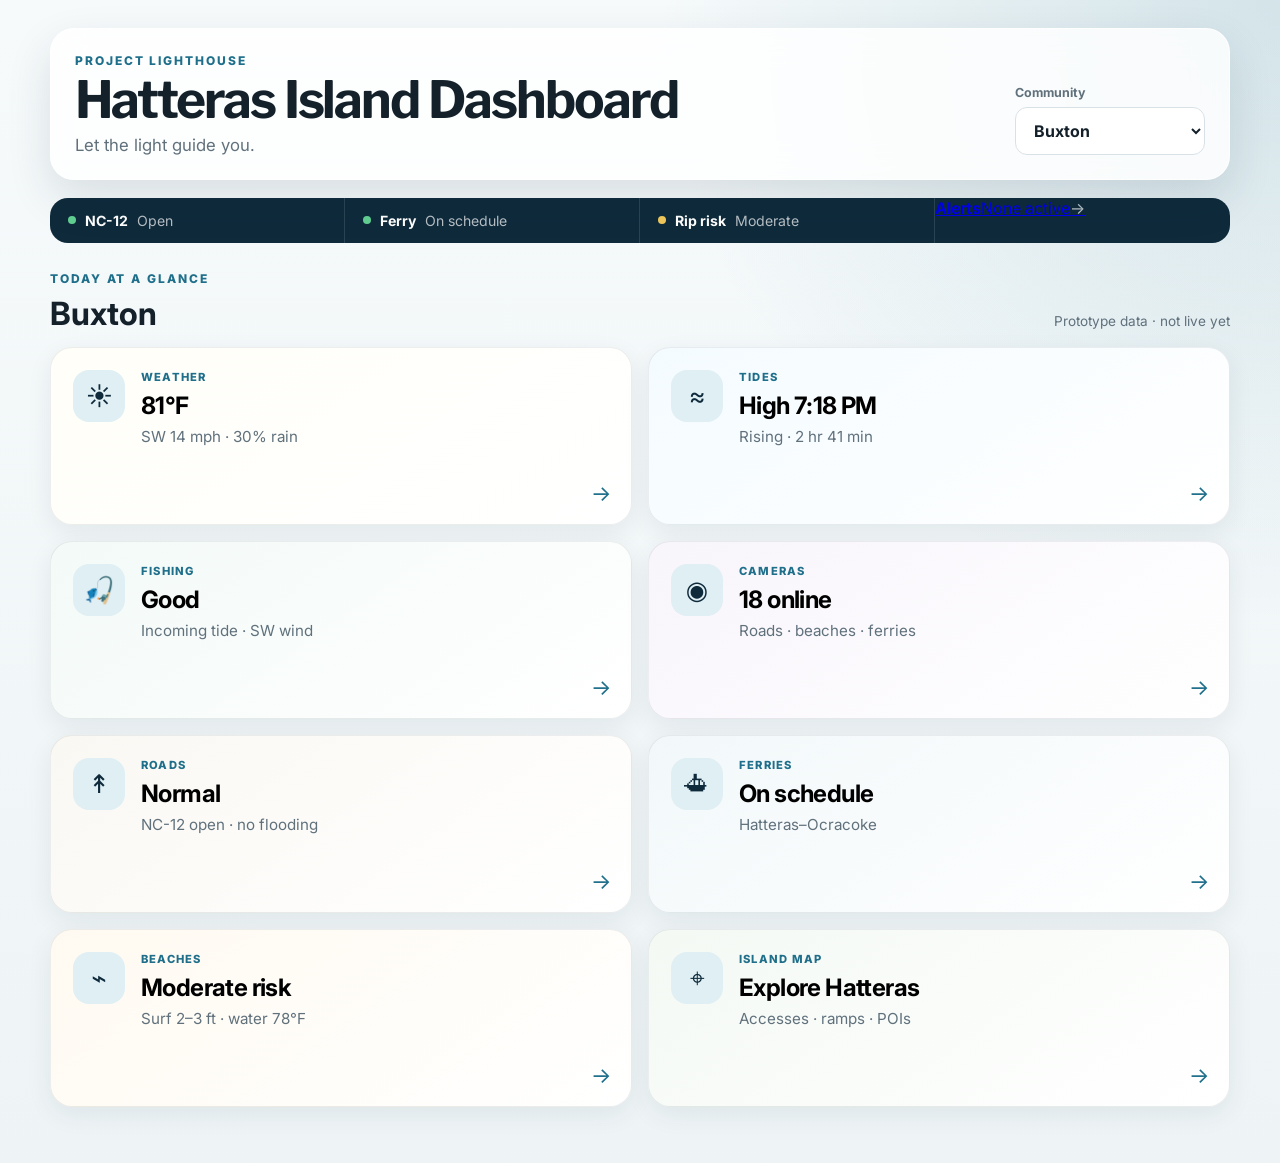
==== website/index.html @ 26ab9efa "Make dashboard alerts status clickable" ====
<!DOCTYPE html>
<html lang="en">
<head>
  <meta charset="UTF-8" />
  <meta name="viewport" content="width=device-width, initial-scale=1.0" />
  <meta name="description" content="Project Lighthouse: a dashboard for Hatteras Island." />
  <title>Project Lighthouse</title>
  <link rel="preconnect" href="https://fonts.googleapis.com">
  <link rel="preconnect" href="https://fonts.gstatic.com" crossorigin>
  <link href="https://fonts.googleapis.com/css2?family=Inter:wght@400;500;600;700;800&family=Libre+Franklin:wght@700;800&display=swap" rel="stylesheet">
  <link rel="stylesheet" href="styles.css" />
</head>
<body>
  <div class="site-shell">
    <header class="topbar">
      <div>
        <p class="eyebrow">PROJECT LIGHTHOUSE</p>
        <h1>Hatteras Island Dashboard</h1>
        <p class="tagline">Let the light guide you.</p>
      </div>

      <div class="location-control">
        <label for="communitySelect">Community</label>
        <select id="communitySelect">
          <option>Rodanthe</option>
          <option>Waves</option>
          <option>Salvo</option>
          <option>Avon</option>
          <option selected>Buxton</option>
          <option>Frisco</option>
          <option>Hatteras</option>
        </select>
      </div>
    </header>

    <section class="status-strip" aria-label="Island status summary">
      <div><span class="status-dot good"></span><strong>NC-12</strong><span>Open</span></div>
      <div><span class="status-dot good"></span><strong>Ferry</strong><span>On schedule</span></div>
      <div><span class="status-dot caution"></span><strong>Rip risk</strong><span>Moderate</span></div>
      <a class="status-link" href="alerts.html" aria-label="Open active alerts details">
        <span class="status-dot good"></span><strong>Alerts</strong><span>None active</span><span class="status-chevron">→</span>
      </a>
    </section>

    <main>
      <section class="dashboard-heading">
        <div>
          <p class="eyebrow">TODAY AT A GLANCE</p>
          <h2 id="dashboardTitle">Buxton</h2>
        </div>
        <p class="updated">Prototype data · not live yet</p>
      </section>

      <section class="module-grid" id="moduleGrid">
        <button class="module weather" data-module="weather">
          <div class="module-icon">☀</div>
          <div class="module-copy">
            <span class="module-label">Weather</span>
            <strong>81°F</strong>
            <span>SW 14 mph · 30% rain</span>
          </div>
          <span class="module-arrow">→</span>
        </button>

        <button class="module tides" data-module="tides">
          <div class="module-icon">≈</div>
          <div class="module-copy">
            <span class="module-label">Tides</span>
            <strong>High 7:18 PM</strong>
            <span>Rising · 2 hr 41 min</span>
          </div>
          <span class="module-arrow">→</span>
        </button>

        <button class="module fishing" data-module="fishing">
          <div class="module-icon">🎣</div>
          <div class="module-copy">
            <span class="module-label">Fishing</span>
            <strong>Good</strong>
            <span>Incoming tide · SW wind</span>
          </div>
          <span class="module-arrow">→</span>
        </button>

        <button class="module cameras" data-module="cameras">
          <div class="module-icon">◉</div>
          <div class="module-copy">
            <span class="module-label">Cameras</span>
            <strong>18 online</strong>
            <span>Roads · beaches · ferries</span>
          </div>
          <span class="module-arrow">→</span>
        </button>

        <button class="module roads" data-module="roads">
          <div class="module-icon">↟</div>
          <div class="module-copy">
            <span class="module-label">Roads</span>
            <strong>Normal</strong>
            <span>NC-12 open · no flooding</span>
          </div>
          <span class="module-arrow">→</span>
        </button>

        <button class="module ferry" data-module="ferry">
          <div class="module-icon">⛴</div>
          <div class="module-copy">
            <span class="module-label">Ferries</span>
            <strong>On schedule</strong>
            <span>Hatteras–Ocracoke</span>
          </div>
          <span class="module-arrow">→</span>
        </button>

        <button class="module beaches" data-module="beaches">
          <div class="module-icon">⌁</div>
          <div class="module-copy">
            <span class="module-label">Beaches</span>
            <strong>Moderate risk</strong>
            <span>Surf 2–3 ft · water 78°F</span>
          </div>
          <span class="module-arrow">→</span>
        </button>

        <button class="module map" data-module="map">
          <div class="module-icon">⌖</div>
          <div class="module-copy">
            <span class="module-label">Island Map</span>
            <strong>Explore Hatteras</strong>
            <span>Accesses · ramps · POIs</span>
          </div>
          <span class="module-arrow">→</span>
        </button>
      </section>
    </main>
  </div>

  <dialog id="detailDialog">
    <div class="dialog-header">
      <div>
        <p class="eyebrow">MODULE DETAIL</p>
        <h2 id="detailTitle">Weather</h2>
      </div>
      <button id="closeDialog" class="close-button" aria-label="Close">×</button>
    </div>
    <div id="detailBody" class="detail-body"></div>
  </dialog>

  <script src="app.js"></script>
</body>
</html>
---- website/styles.css ----
:root {
  --navy: #0e2a3b;
  --blue: #1f6f8b;
  --sky: #dfeff4;
  --sand: #eee7d8;
  --paper: #f8fafb;
  --ink: #14212a;
  --muted: #60717c;
  --line: #d8e1e6;
  --shadow: 0 18px 45px rgba(14, 42, 59, 0.12);
}

* { box-sizing: border-box; }

body {
  margin: 0;
  font-family: Inter, system-ui, sans-serif;
  background:
    radial-gradient(circle at top right, rgba(31,111,139,.16), transparent 36%),
    linear-gradient(180deg, #f6fafb 0%, #eef4f6 100%);
  color: var(--ink);
  min-height: 100vh;
}

button, select { font: inherit; }

.site-shell {
  width: min(1180px, calc(100% - 32px));
  margin: 0 auto;
  padding: 28px 0 56px;
}

.topbar {
  display: flex;
  justify-content: space-between;
  gap: 24px;
  align-items: end;
  padding: 24px;
  background: rgba(255,255,255,.82);
  backdrop-filter: blur(16px);
  border: 1px solid rgba(255,255,255,.7);
  border-radius: 24px;
  box-shadow: var(--shadow);
}

.eyebrow {
  margin: 0 0 8px;
  font-size: .75rem;
  letter-spacing: .16em;
  color: var(--blue);
  font-weight: 800;
}

h1, h2, p { margin-top: 0; }

h1 {
  font-family: "Libre Franklin", Inter, sans-serif;
  font-size: clamp(2rem, 4vw, 3.8rem);
  line-height: .95;
  margin-bottom: 10px;
  letter-spacing: -.04em;
}

.tagline {
  margin-bottom: 0;
  color: var(--muted);
  font-size: 1.05rem;
}

.location-control {
  min-width: 190px;
}

.location-control label {
  display: block;
  font-size: .78rem;
  font-weight: 700;
  color: var(--muted);
  margin-bottom: 7px;
}

.location-control select {
  width: 100%;
  border: 1px solid var(--line);
  background: white;
  padding: 12px 14px;
  border-radius: 12px;
  color: var(--ink);
  font-weight: 700;
}

.status-strip {
  margin: 18px 0 28px;
  display: grid;
  grid-template-columns: repeat(4, 1fr);
  background: var(--navy);
  color: white;
  border-radius: 18px;
  overflow: hidden;
}

.status-strip > div {
  display: flex;
  align-items: center;
  gap: 9px;
  padding: 14px 18px;
  border-right: 1px solid rgba(255,255,255,.12);
  font-size: .88rem;
}

.status-strip > div:last-child { border-right: 0; }
.status-strip span:last-child { color: rgba(255,255,255,.7); }

.status-dot {
  width: 8px;
  height: 8px;
  border-radius: 999px;
  flex: 0 0 auto;
}
.status-dot.good { background: #62d092; }
.status-dot.caution { background: #f0c85b; }

.dashboard-heading {
  display: flex;
  align-items: end;
  justify-content: space-between;
  margin-bottom: 14px;
}

.dashboard-heading h2 {
  margin-bottom: 0;
  font-size: 2rem;
}

.updated {
  color: var(--muted);
  font-size: .85rem;
  margin-bottom: 4px;
}

.module-grid {
  display: grid;
  grid-template-columns: repeat(2, minmax(0, 1fr));
  gap: 16px;
}

.module {
  position: relative;
  min-height: 178px;
  border: 1px solid rgba(14,42,59,.08);
  border-radius: 22px;
  background: rgba(255,255,255,.92);
  padding: 22px;
  text-align: left;
  display: flex;
  align-items: flex-start;
  gap: 16px;
  cursor: pointer;
  box-shadow: 0 8px 26px rgba(14,42,59,.07);
  transition: transform .18s ease, box-shadow .18s ease, border-color .18s ease;
}

.module:hover {
  transform: translateY(-3px);
  box-shadow: 0 16px 34px rgba(14,42,59,.12);
  border-color: rgba(31,111,139,.35);
}

.module:focus-visible {
  outline: 3px solid rgba(31,111,139,.28);
  outline-offset: 3px;
}

.module-icon {
  width: 52px;
  height: 52px;
  border-radius: 16px;
  display: grid;
  place-items: center;
  font-size: 1.6rem;
  background: var(--sky);
  color: var(--navy);
  flex: 0 0 auto;
}

.module-copy {
  display: flex;
  flex-direction: column;
  gap: 7px;
}

.module-label {
  text-transform: uppercase;
  letter-spacing: .11em;
  font-size: .7rem;
  font-weight: 800;
  color: var(--blue);
}

.module-copy strong {
  font-size: 1.5rem;
  letter-spacing: -.025em;
}

.module-copy span:last-child {
  color: var(--muted);
  font-size: .95rem;
}

.module-arrow {
  position: absolute;
  right: 20px;
  bottom: 18px;
  color: var(--blue);
  font-size: 1.35rem;
}

.weather { background: linear-gradient(145deg, #fffef8, #ffffff); }
.tides { background: linear-gradient(145deg, #f4fbff, #ffffff); }
.fishing { background: linear-gradient(145deg, #f3faf7, #ffffff); }
.cameras { background: linear-gradient(145deg, #f8f5fb, #ffffff); }
.roads { background: linear-gradient(145deg, #faf8f3, #ffffff); }
.ferry { background: linear-gradient(145deg, #f2f8fa, #ffffff); }
.beaches { background: linear-gradient(145deg, #fffaf1, #ffffff); }
.map { background: linear-gradient(145deg, #f4f9f4, #ffffff); }

dialog {
  width: min(760px, calc(100% - 28px));
  border: 0;
  border-radius: 24px;
  padding: 0;
  box-shadow: 0 30px 90px rgba(14,42,59,.35);
}

dialog::backdrop {
  background: rgba(7, 24, 34, .58);
  backdrop-filter: blur(6px);
}

.dialog-header {
  display: flex;
  align-items: flex-start;
  justify-content: space-between;
  padding: 24px 24px 16px;
  border-bottom: 1px solid var(--line);
}

.dialog-header h2 { margin-bottom: 0; }

.close-button {
  border: 0;
  background: #eef4f6;
  color: var(--navy);
  width: 42px;
  height: 42px;
  border-radius: 999px;
  font-size: 1.8rem;
  cursor: pointer;
}

.detail-body { padding: 24px; }

.detail-grid {
  display: grid;
  grid-template-columns: repeat(2, minmax(0, 1fr));
  gap: 12px;
}

.detail-card {
  border: 1px solid var(--line);
  border-radius: 16px;
  padding: 16px;
  background: var(--paper);
}

.detail-card strong {
  display: block;
  margin-bottom: 5px;
}

.detail-card span {
  color: var(--muted);
  font-size: .9rem;
}

.prototype-note {
  margin-top: 18px;
  padding: 14px 16px;
  border-radius: 14px;
  background: var(--sand);
  color: #5d5547;
  font-size: .9rem;
}

@media (max-width: 760px) {
  .site-shell { width: min(100% - 20px, 680px); padding-top: 10px; }
  .topbar { align-items: stretch; flex-direction: column; border-radius: 18px; padding: 20px; }
  .location-control { min-width: 0; }
  .status-strip { grid-template-columns: repeat(2, 1fr); }
  .status-strip > div:nth-child(2) { border-right: 0; }
  .status-strip > div:nth-child(-n+2) { border-bottom: 1px solid rgba(255,255,255,.12); }
  .dashboard-heading { align-items: flex-start; flex-direction: column; gap: 8px; }
  .module-grid { grid-template-columns: 1fr; }
  .module { min-height: 150px; }
  .detail-grid { grid-template-columns: 1fr; }
}
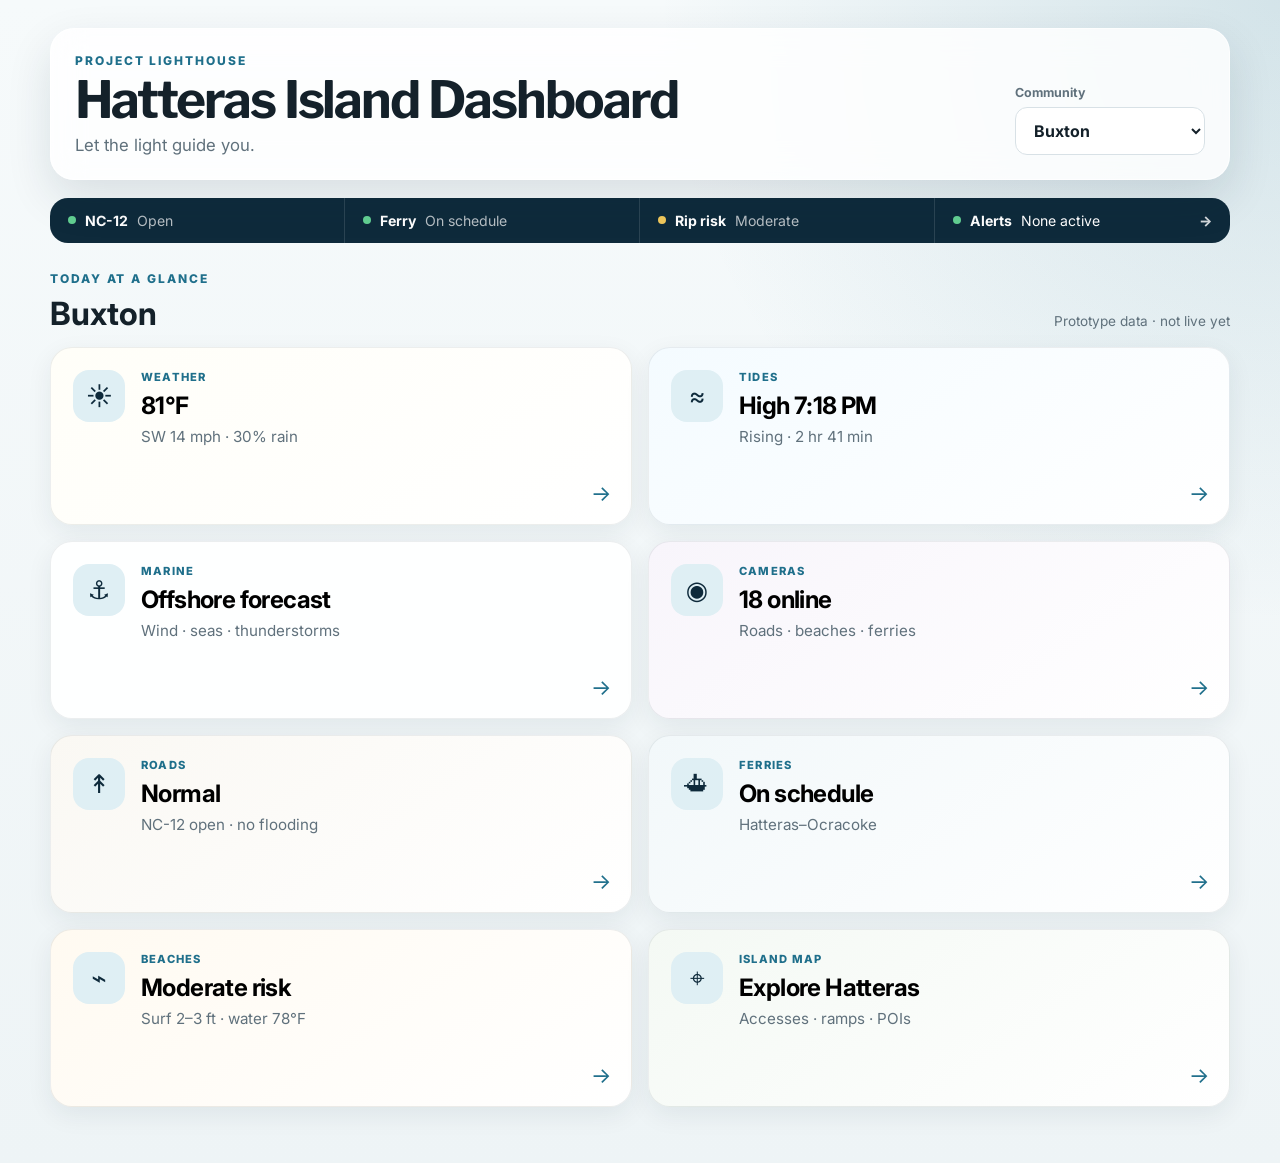
==== commit 19e8ea33: "Replace fishing dashboard card with offshore marine forecast" ====
--- a/website/index.html
+++ b/website/index.html
@@ -72,12 +72,12 @@
           <span class="module-arrow">→</span>
         </button>
 
-        <button class="module fishing" data-module="fishing">
-          <div class="module-icon">🎣</div>
+        <button class="module marine" data-module="marine">
+          <div class="module-icon">⚓</div>
           <div class="module-copy">
-            <span class="module-label">Fishing</span>
-            <strong>Good</strong>
-            <span>Incoming tide · SW wind</span>
+            <span class="module-label">Marine</span>
+            <strong>Offshore forecast</strong>
+            <span>Wind · seas · thunderstorms</span>
           </div>
           <span class="module-arrow">→</span>
         </button>
--- a/website/styles.css
+++ b/website/styles.css
@@ -100,7 +100,8 @@
   overflow: hidden;
 }
 
-.status-strip > div {
+.status-strip > div,
+.status-strip > a {
   display: flex;
   align-items: center;
   gap: 9px;
@@ -109,8 +110,26 @@
   font-size: .88rem;
 }
 
-.status-strip > div:last-child { border-right: 0; }
+.status-strip > div:last-child,
+.status-strip > a:last-child { border-right: 0; }
 .status-strip span:last-child { color: rgba(255,255,255,.7); }
+
+.status-link {
+  color: white;
+  text-decoration: none;
+  transition: background .18s ease;
+}
+
+.status-link:hover { background: rgba(255,255,255,.08); }
+.status-link:focus-visible {
+  outline: 3px solid rgba(255,255,255,.35);
+  outline-offset: -3px;
+}
+.status-chevron {
+  margin-left: auto;
+  color: rgba(255,255,255,.82) !important;
+  font-weight: 800;
+}
 
 .status-dot {
   width: 8px;
@@ -298,8 +317,10 @@
   .topbar { align-items: stretch; flex-direction: column; border-radius: 18px; padding: 20px; }
   .location-control { min-width: 0; }
   .status-strip { grid-template-columns: repeat(2, 1fr); }
-  .status-strip > div:nth-child(2) { border-right: 0; }
-  .status-strip > div:nth-child(-n+2) { border-bottom: 1px solid rgba(255,255,255,.12); }
+  .status-strip > div:nth-child(2),
+  .status-strip > a:nth-child(2) { border-right: 0; }
+  .status-strip > div:nth-child(-n+2),
+  .status-strip > a:nth-child(-n+2) { border-bottom: 1px solid rgba(255,255,255,.12); }
   .dashboard-heading { align-items: flex-start; flex-direction: column; gap: 8px; }
   .module-grid { grid-template-columns: 1fr; }
   .module { min-height: 150px; }
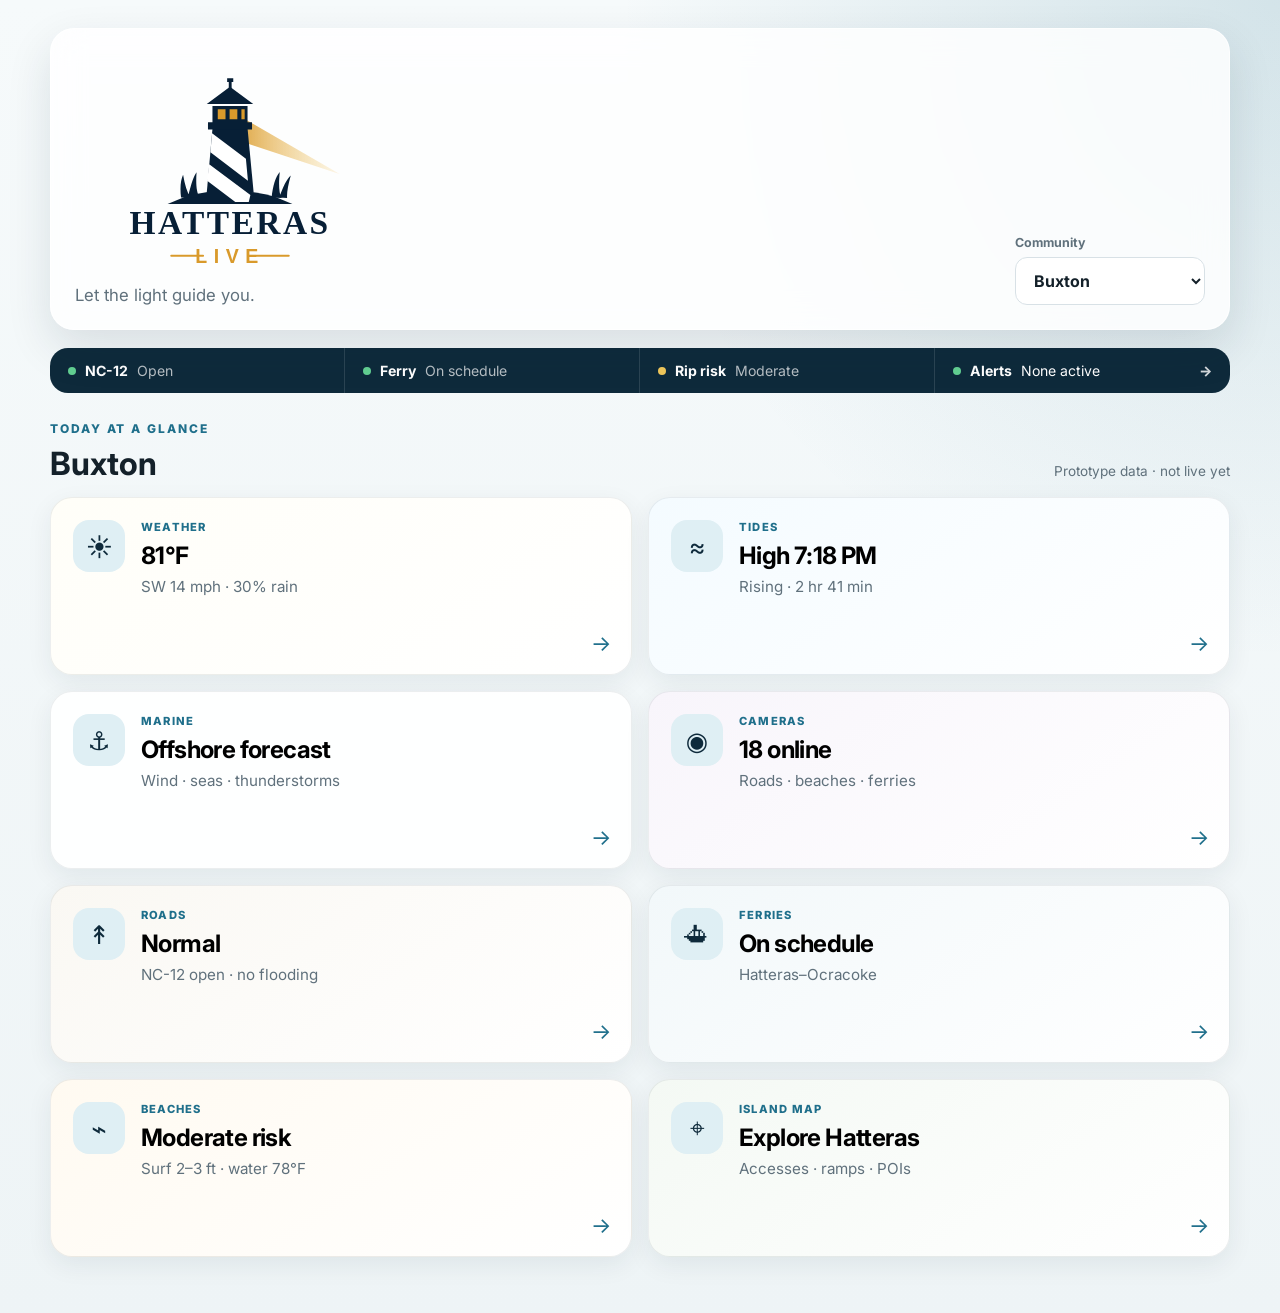
==== commit 61ffb8bb: "Add Hatteras Live branding to dashboard" ====
--- a/website/index.html
+++ b/website/index.html
@@ -3,32 +3,28 @@
 <head>
   <meta charset="UTF-8" />
   <meta name="viewport" content="width=device-width, initial-scale=1.0" />
-  <meta name="description" content="Project Lighthouse: a dashboard for Hatteras Island." />
-  <title>Project Lighthouse</title>
+  <meta name="description" content="Hatteras Live: a dashboard for Hatteras Island." />
+  <title>Hatteras Live</title>
   <link rel="preconnect" href="https://fonts.googleapis.com">
   <link rel="preconnect" href="https://fonts.gstatic.com" crossorigin>
   <link href="https://fonts.googleapis.com/css2?family=Inter:wght@400;500;600;700;800&family=Libre+Franklin:wght@700;800&display=swap" rel="stylesheet">
+  <link rel="stylesheet" href="brand.css" />
   <link rel="stylesheet" href="styles.css" />
 </head>
 <body>
   <div class="site-shell">
     <header class="topbar">
-      <div>
-        <p class="eyebrow">PROJECT LIGHTHOUSE</p>
-        <h1>Hatteras Island Dashboard</h1>
+      <div class="dashboard-brand">
+        <a class="hatteras-logo-link" href="index.html" aria-label="Hatteras Live dashboard">
+          <img class="hatteras-logo" src="hatteras-live-logo.svg" alt="Hatteras Live" />
+        </a>
         <p class="tagline">Let the light guide you.</p>
       </div>
 
       <div class="location-control">
         <label for="communitySelect">Community</label>
         <select id="communitySelect">
-          <option>Rodanthe</option>
-          <option>Waves</option>
-          <option>Salvo</option>
-          <option>Avon</option>
-          <option selected>Buxton</option>
-          <option>Frisco</option>
-          <option>Hatteras</option>
+          <option>Rodanthe</option><option>Waves</option><option>Salvo</option><option>Avon</option><option selected>Buxton</option><option>Frisco</option><option>Hatteras</option>
         </select>
       </div>
     </header>
@@ -37,115 +33,24 @@
       <div><span class="status-dot good"></span><strong>NC-12</strong><span>Open</span></div>
       <div><span class="status-dot good"></span><strong>Ferry</strong><span>On schedule</span></div>
       <div><span class="status-dot caution"></span><strong>Rip risk</strong><span>Moderate</span></div>
-      <a class="status-link" href="alerts.html" aria-label="Open active alerts details">
-        <span class="status-dot good"></span><strong>Alerts</strong><span>None active</span><span class="status-chevron">→</span>
-      </a>
+      <a class="status-link" href="alerts.html" aria-label="Open active alerts details"><span class="status-dot good"></span><strong>Alerts</strong><span>None active</span><span class="status-chevron">→</span></a>
     </section>
 
     <main>
-      <section class="dashboard-heading">
-        <div>
-          <p class="eyebrow">TODAY AT A GLANCE</p>
-          <h2 id="dashboardTitle">Buxton</h2>
-        </div>
-        <p class="updated">Prototype data · not live yet</p>
-      </section>
-
+      <section class="dashboard-heading"><div><p class="eyebrow">TODAY AT A GLANCE</p><h2 id="dashboardTitle">Buxton</h2></div><p class="updated">Prototype data · not live yet</p></section>
       <section class="module-grid" id="moduleGrid">
-        <button class="module weather" data-module="weather">
-          <div class="module-icon">☀</div>
-          <div class="module-copy">
-            <span class="module-label">Weather</span>
-            <strong>81°F</strong>
-            <span>SW 14 mph · 30% rain</span>
-          </div>
-          <span class="module-arrow">→</span>
-        </button>
-
-        <button class="module tides" data-module="tides">
-          <div class="module-icon">≈</div>
-          <div class="module-copy">
-            <span class="module-label">Tides</span>
-            <strong>High 7:18 PM</strong>
-            <span>Rising · 2 hr 41 min</span>
-          </div>
-          <span class="module-arrow">→</span>
-        </button>
-
-        <button class="module marine" data-module="marine">
-          <div class="module-icon">⚓</div>
-          <div class="module-copy">
-            <span class="module-label">Marine</span>
-            <strong>Offshore forecast</strong>
-            <span>Wind · seas · thunderstorms</span>
-          </div>
-          <span class="module-arrow">→</span>
-        </button>
-
-        <button class="module cameras" data-module="cameras">
-          <div class="module-icon">◉</div>
-          <div class="module-copy">
-            <span class="module-label">Cameras</span>
-            <strong>18 online</strong>
-            <span>Roads · beaches · ferries</span>
-          </div>
-          <span class="module-arrow">→</span>
-        </button>
-
-        <button class="module roads" data-module="roads">
-          <div class="module-icon">↟</div>
-          <div class="module-copy">
-            <span class="module-label">Roads</span>
-            <strong>Normal</strong>
-            <span>NC-12 open · no flooding</span>
-          </div>
-          <span class="module-arrow">→</span>
-        </button>
-
-        <button class="module ferry" data-module="ferry">
-          <div class="module-icon">⛴</div>
-          <div class="module-copy">
-            <span class="module-label">Ferries</span>
-            <strong>On schedule</strong>
-            <span>Hatteras–Ocracoke</span>
-          </div>
-          <span class="module-arrow">→</span>
-        </button>
-
-        <button class="module beaches" data-module="beaches">
-          <div class="module-icon">⌁</div>
-          <div class="module-copy">
-            <span class="module-label">Beaches</span>
-            <strong>Moderate risk</strong>
-            <span>Surf 2–3 ft · water 78°F</span>
-          </div>
-          <span class="module-arrow">→</span>
-        </button>
-
-        <button class="module map" data-module="map">
-          <div class="module-icon">⌖</div>
-          <div class="module-copy">
-            <span class="module-label">Island Map</span>
-            <strong>Explore Hatteras</strong>
-            <span>Accesses · ramps · POIs</span>
-          </div>
-          <span class="module-arrow">→</span>
-        </button>
+        <button class="module weather" data-module="weather"><div class="module-icon">☀</div><div class="module-copy"><span class="module-label">Weather</span><strong>81°F</strong><span>SW 14 mph · 30% rain</span></div><span class="module-arrow">→</span></button>
+        <button class="module tides" data-module="tides"><div class="module-icon">≈</div><div class="module-copy"><span class="module-label">Tides</span><strong>High 7:18 PM</strong><span>Rising · 2 hr 41 min</span></div><span class="module-arrow">→</span></button>
+        <button class="module marine" data-module="marine"><div class="module-icon">⚓</div><div class="module-copy"><span class="module-label">Marine</span><strong>Offshore forecast</strong><span>Wind · seas · thunderstorms</span></div><span class="module-arrow">→</span></button>
+        <button class="module cameras" data-module="cameras"><div class="module-icon">◉</div><div class="module-copy"><span class="module-label">Cameras</span><strong>18 online</strong><span>Roads · beaches · ferries</span></div><span class="module-arrow">→</span></button>
+        <button class="module roads" data-module="roads"><div class="module-icon">↟</div><div class="module-copy"><span class="module-label">Roads</span><strong>Normal</strong><span>NC-12 open · no flooding</span></div><span class="module-arrow">→</span></button>
+        <button class="module ferry" data-module="ferry"><div class="module-icon">⛴</div><div class="module-copy"><span class="module-label">Ferries</span><strong>On schedule</strong><span>Hatteras–Ocracoke</span></div><span class="module-arrow">→</span></button>
+        <button class="module beaches" data-module="beaches"><div class="module-icon">⌁</div><div class="module-copy"><span class="module-label">Beaches</span><strong>Moderate risk</strong><span>Surf 2–3 ft · water 78°F</span></div><span class="module-arrow">→</span></button>
+        <button class="module map" data-module="map"><div class="module-icon">⌖</div><div class="module-copy"><span class="module-label">Island Map</span><strong>Explore Hatteras</strong><span>Accesses · ramps · POIs</span></div><span class="module-arrow">→</span></button>
       </section>
     </main>
   </div>
-
-  <dialog id="detailDialog">
-    <div class="dialog-header">
-      <div>
-        <p class="eyebrow">MODULE DETAIL</p>
-        <h2 id="detailTitle">Weather</h2>
-      </div>
-      <button id="closeDialog" class="close-button" aria-label="Close">×</button>
-    </div>
-    <div id="detailBody" class="detail-body"></div>
-  </dialog>
-
+  <dialog id="detailDialog"><div class="dialog-header"><div><p class="eyebrow">MODULE DETAIL</p><h2 id="detailTitle">Weather</h2></div><button id="closeDialog" class="close-button" aria-label="Close">×</button></div><div id="detailBody" class="detail-body"></div></dialog>
   <script src="app.js"></script>
 </body>
-</html>
+</html>
--- a/website/brand.css
+++ b/website/brand.css
@@ -0,0 +1,58 @@
+:root {
+  --brand-navy: #071f36;
+  --brand-gold: #d99a2b;
+  --brand-cream: #f7f2e8;
+}
+
+.hatteras-logo {
+  display: block;
+  width: min(310px, 54vw);
+  height: auto;
+}
+
+.hatteras-logo-link {
+  display: inline-flex;
+  align-items: center;
+  text-decoration: none;
+}
+
+.module-brand-mark {
+  width: 112px;
+  height: 82px;
+  object-fit: cover;
+  object-position: 50% 13%;
+  border-radius: 12px;
+  background: white;
+}
+
+.brand-block,
+.brand-lockup {
+  display: flex;
+  align-items: center;
+  justify-content: center;
+  gap: 12px;
+}
+
+.brand-block::before,
+.brand-lockup::before {
+  content: "";
+  display: block;
+  width: 54px;
+  height: 54px;
+  flex: 0 0 54px;
+  background: white url("hatteras-live-logo.svg") center 14% / 92px auto no-repeat;
+  border-radius: 14px;
+  box-shadow: 0 8px 20px rgba(7,31,54,.09);
+}
+
+.brand-block > *,
+.brand-lockup > * {
+  text-align: left;
+}
+
+@media (max-width: 840px) {
+  .brand-block::before,
+  .brand-lockup::before {
+    display: none;
+  }
+}
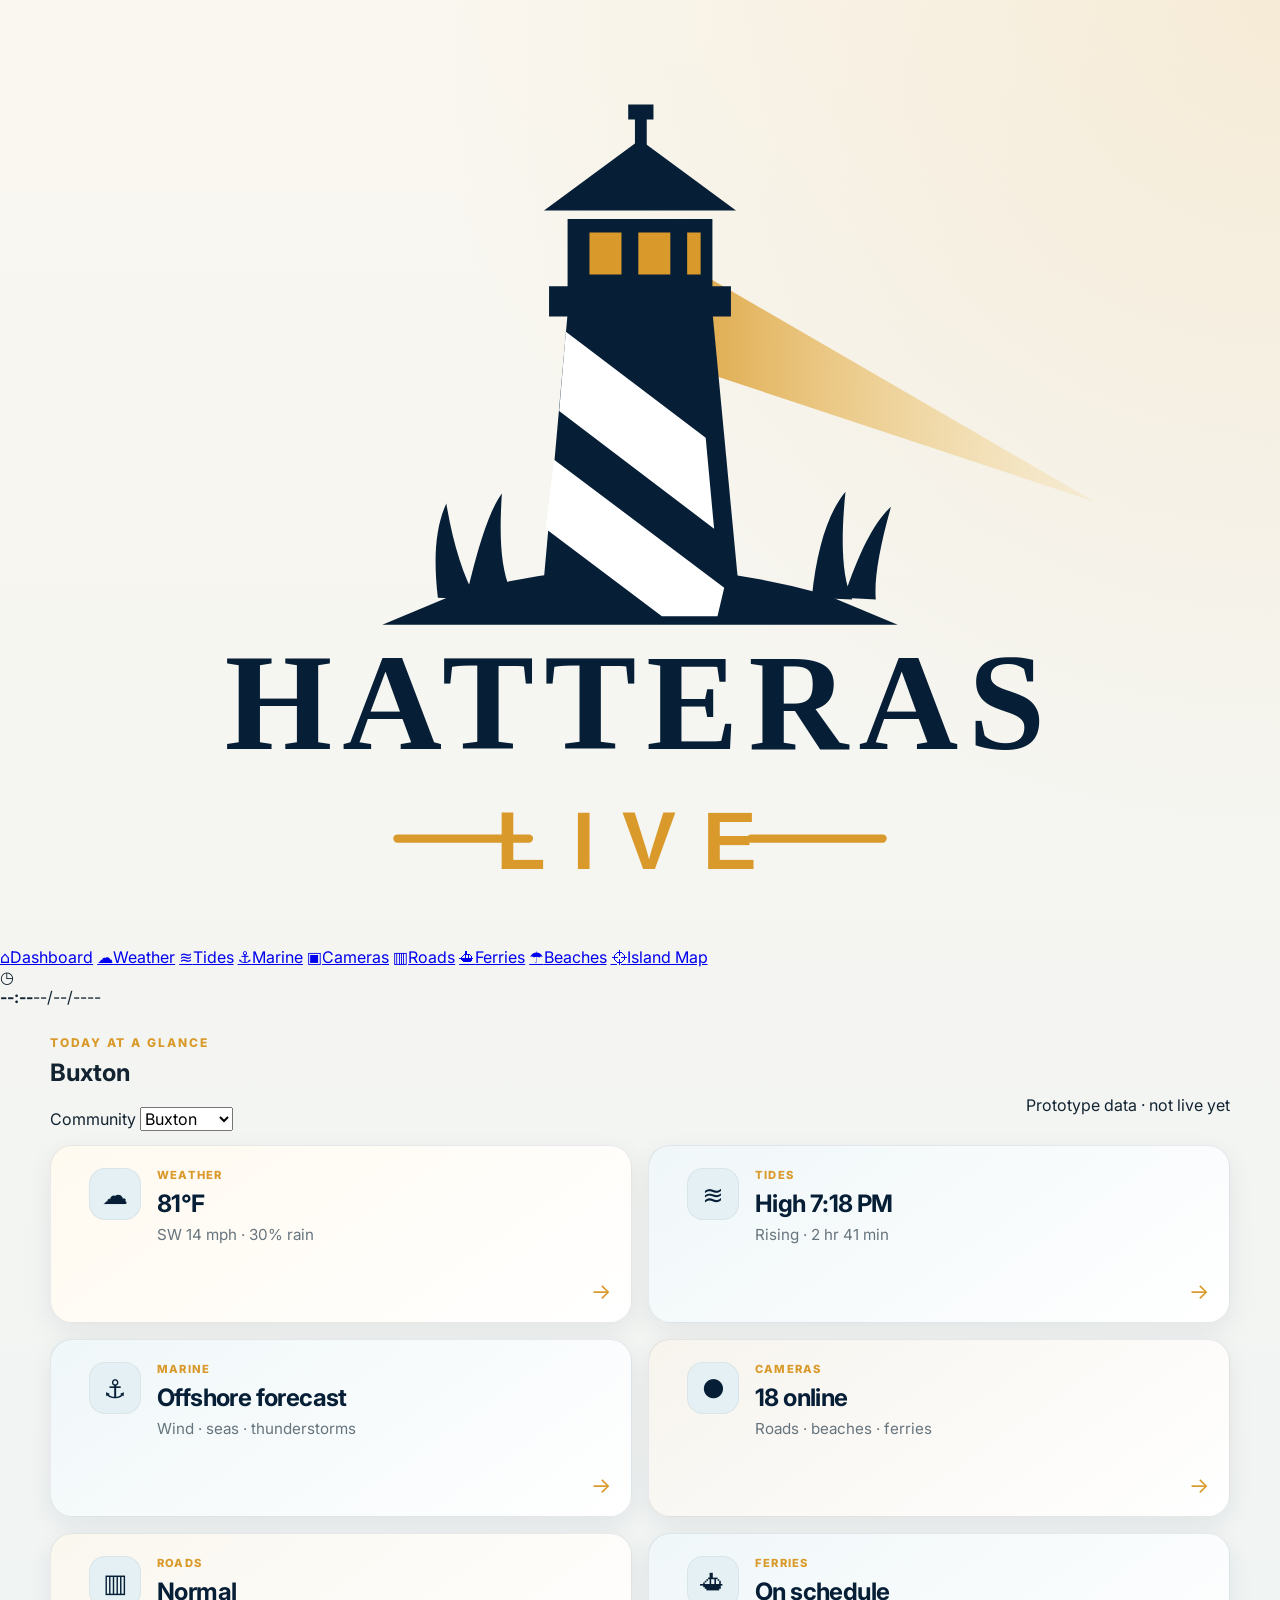
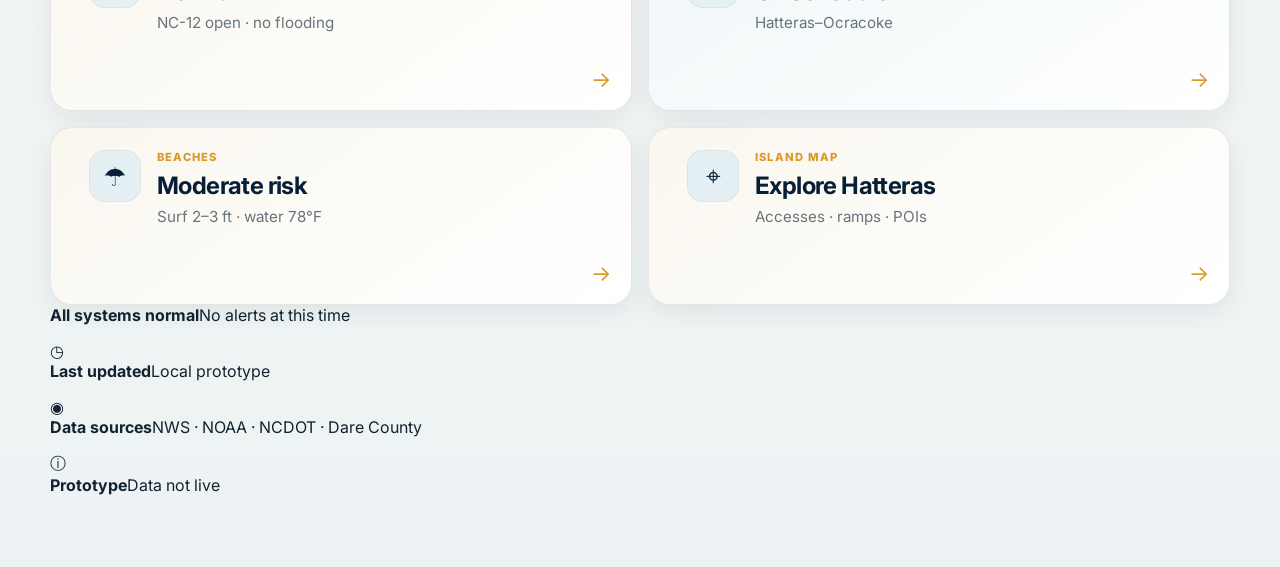
==== commit 9be9bd1c: "Rebuild dashboard with photo module cards" ====
--- a/website/index.html
+++ b/website/index.html
@@ -3,54 +3,168 @@
 <head>
   <meta charset="UTF-8" />
   <meta name="viewport" content="width=device-width, initial-scale=1.0" />
-  <meta name="description" content="Hatteras Live: a dashboard for Hatteras Island." />
+  <meta name="description" content="Hatteras Live dashboard for Hatteras Island conditions." />
   <title>Hatteras Live</title>
   <link rel="preconnect" href="https://fonts.googleapis.com">
   <link rel="preconnect" href="https://fonts.gstatic.com" crossorigin>
   <link href="https://fonts.googleapis.com/css2?family=Inter:wght@400;500;600;700;800&family=Libre+Franklin:wght@700;800&display=swap" rel="stylesheet">
-  <link rel="stylesheet" href="brand.css" />
   <link rel="stylesheet" href="styles.css" />
 </head>
 <body>
+  <header class="site-header">
+    <a class="header-brand" href="index.html" aria-label="Hatteras Live dashboard">
+      <img src="hatteras-live-logo.svg" alt="Hatteras Live" />
+    </a>
+
+    <nav class="primary-nav" aria-label="Primary navigation">
+      <a class="active" href="index.html"><span>⌂</span>Dashboard</a>
+      <a href="weather.html"><span>☁</span>Weather</a>
+      <a href="tides.html"><span>≋</span>Tides</a>
+      <a href="marine.html"><span>⚓</span>Marine</a>
+      <a href="cameras.html"><span>▣</span>Cameras</a>
+      <a href="roads.html"><span>▥</span>Roads</a>
+      <a href="ferry.html"><span>⛴</span>Ferries</a>
+      <a href="#beaches"><span>☂</span>Beaches</a>
+      <a href="#map"><span>⌖</span>Island Map</a>
+    </nav>
+
+    <div class="header-time" aria-label="Current local time">
+      <span class="clock-icon">◷</span>
+      <div><strong id="currentTime">--:--</strong><span id="currentDate">--/--/----</span></div>
+    </div>
+  </header>
+
   <div class="site-shell">
-    <header class="topbar">
-      <div class="dashboard-brand">
-        <a class="hatteras-logo-link" href="index.html" aria-label="Hatteras Live dashboard">
-          <img class="hatteras-logo" src="hatteras-live-logo.svg" alt="Hatteras Live" />
-        </a>
-        <p class="tagline">Let the light guide you.</p>
-      </div>
+    <main>
+      <section class="dashboard-heading">
+        <div>
+          <p class="eyebrow">TODAY AT A GLANCE</p>
+          <div class="heading-row">
+            <h1 id="dashboardTitle">Buxton</h1>
+            <label class="community-control">
+              <span>Community</span>
+              <select id="communitySelect">
+                <option>Rodanthe</option>
+                <option>Waves</option>
+                <option>Salvo</option>
+                <option>Avon</option>
+                <option selected>Buxton</option>
+                <option>Frisco</option>
+                <option>Hatteras</option>
+              </select>
+            </label>
+          </div>
+        </div>
+        <p class="prototype-label">Prototype data · not live yet</p>
+      </section>
 
-      <div class="location-control">
-        <label for="communitySelect">Community</label>
-        <select id="communitySelect">
-          <option>Rodanthe</option><option>Waves</option><option>Salvo</option><option>Avon</option><option selected>Buxton</option><option>Frisco</option><option>Hatteras</option>
-        </select>
-      </div>
-    </header>
+      <section class="module-grid" id="moduleGrid">
+        <button class="module weather" data-module="weather" style="--card-image: url('assets/dashboard/weather.webp')">
+          <span class="module-overlay"></span>
+          <div class="module-icon">☁</div>
+          <div class="module-copy">
+            <span class="module-label">Weather</span>
+            <strong>81°F</strong>
+            <span>SW 14 mph · 30% rain</span>
+          </div>
+          <span class="module-arrow">→</span>
+        </button>
 
-    <section class="status-strip" aria-label="Island status summary">
-      <div><span class="status-dot good"></span><strong>NC-12</strong><span>Open</span></div>
-      <div><span class="status-dot good"></span><strong>Ferry</strong><span>On schedule</span></div>
-      <div><span class="status-dot caution"></span><strong>Rip risk</strong><span>Moderate</span></div>
-      <a class="status-link" href="alerts.html" aria-label="Open active alerts details"><span class="status-dot good"></span><strong>Alerts</strong><span>None active</span><span class="status-chevron">→</span></a>
-    </section>
+        <button class="module tides" data-module="tides" style="--card-image: url('assets/dashboard/tides.webp')">
+          <span class="module-overlay"></span>
+          <div class="module-icon">≋</div>
+          <div class="module-copy">
+            <span class="module-label">Tides</span>
+            <strong>High 7:18 PM</strong>
+            <span>Rising · 2 hr 41 min</span>
+          </div>
+          <span class="module-arrow">→</span>
+        </button>
 
-    <main>
-      <section class="dashboard-heading"><div><p class="eyebrow">TODAY AT A GLANCE</p><h2 id="dashboardTitle">Buxton</h2></div><p class="updated">Prototype data · not live yet</p></section>
-      <section class="module-grid" id="moduleGrid">
-        <button class="module weather" data-module="weather"><div class="module-icon">☀</div><div class="module-copy"><span class="module-label">Weather</span><strong>81°F</strong><span>SW 14 mph · 30% rain</span></div><span class="module-arrow">→</span></button>
-        <button class="module tides" data-module="tides"><div class="module-icon">≈</div><div class="module-copy"><span class="module-label">Tides</span><strong>High 7:18 PM</strong><span>Rising · 2 hr 41 min</span></div><span class="module-arrow">→</span></button>
-        <button class="module marine" data-module="marine"><div class="module-icon">⚓</div><div class="module-copy"><span class="module-label">Marine</span><strong>Offshore forecast</strong><span>Wind · seas · thunderstorms</span></div><span class="module-arrow">→</span></button>
-        <button class="module cameras" data-module="cameras"><div class="module-icon">◉</div><div class="module-copy"><span class="module-label">Cameras</span><strong>18 online</strong><span>Roads · beaches · ferries</span></div><span class="module-arrow">→</span></button>
-        <button class="module roads" data-module="roads"><div class="module-icon">↟</div><div class="module-copy"><span class="module-label">Roads</span><strong>Normal</strong><span>NC-12 open · no flooding</span></div><span class="module-arrow">→</span></button>
-        <button class="module ferry" data-module="ferry"><div class="module-icon">⛴</div><div class="module-copy"><span class="module-label">Ferries</span><strong>On schedule</strong><span>Hatteras–Ocracoke</span></div><span class="module-arrow">→</span></button>
-        <button class="module beaches" data-module="beaches"><div class="module-icon">⌁</div><div class="module-copy"><span class="module-label">Beaches</span><strong>Moderate risk</strong><span>Surf 2–3 ft · water 78°F</span></div><span class="module-arrow">→</span></button>
-        <button class="module map" data-module="map"><div class="module-icon">⌖</div><div class="module-copy"><span class="module-label">Island Map</span><strong>Explore Hatteras</strong><span>Accesses · ramps · POIs</span></div><span class="module-arrow">→</span></button>
+        <button class="module marine" data-module="marine" style="--card-image: url('assets/dashboard/marine.webp')">
+          <span class="module-overlay"></span>
+          <div class="module-icon">⚓</div>
+          <div class="module-copy">
+            <span class="module-label">Marine</span>
+            <strong>Offshore forecast</strong>
+            <span>Wind · seas · thunderstorms</span>
+          </div>
+          <span class="module-arrow">→</span>
+        </button>
+
+        <button class="module cameras" data-module="cameras" style="--card-image: url('assets/dashboard/cameras.webp')">
+          <span class="module-overlay"></span>
+          <div class="module-icon">●</div>
+          <div class="module-copy">
+            <span class="module-label">Cameras</span>
+            <strong>18 online</strong>
+            <span>Roads · beaches · ferries</span>
+          </div>
+          <span class="module-arrow">→</span>
+        </button>
+
+        <button class="module roads" data-module="roads" style="--card-image: url('assets/dashboard/roads.webp')">
+          <span class="module-overlay"></span>
+          <div class="module-icon">▥</div>
+          <div class="module-copy">
+            <span class="module-label">Roads</span>
+            <strong>Normal</strong>
+            <span>NC-12 open · no flooding</span>
+          </div>
+          <span class="module-arrow">→</span>
+        </button>
+
+        <button class="module ferry" data-module="ferry" style="--card-image: url('assets/dashboard/ferries.webp')">
+          <span class="module-overlay"></span>
+          <div class="module-icon">⛴</div>
+          <div class="module-copy">
+            <span class="module-label">Ferries</span>
+            <strong>On schedule</strong>
+            <span>Hatteras–Ocracoke</span>
+          </div>
+          <span class="module-arrow">→</span>
+        </button>
+
+        <button id="beaches" class="module beaches" data-module="beaches" style="--card-image: url('assets/dashboard/beaches.webp')">
+          <span class="module-overlay"></span>
+          <div class="module-icon">☂</div>
+          <div class="module-copy">
+            <span class="module-label">Beaches</span>
+            <strong>Moderate risk</strong>
+            <span>Surf 2–3 ft · water 78°F</span>
+          </div>
+          <span class="module-arrow">→</span>
+        </button>
+
+        <button id="map" class="module map" data-module="map" style="--card-image: url('assets/dashboard/island-map.webp')">
+          <span class="module-overlay"></span>
+          <div class="module-icon">⌖</div>
+          <div class="module-copy">
+            <span class="module-label">Island Map</span>
+            <strong>Explore Hatteras</strong>
+            <span>Accesses · ramps · POIs</span>
+          </div>
+          <span class="module-arrow">→</span>
+        </button>
       </section>
+
+      <footer class="dashboard-footer">
+        <div><span class="status-dot"></span><p><strong>All systems normal</strong><span>No alerts at this time</span></p></div>
+        <div><span class="footer-icon">◷</span><p><strong>Last updated</strong><span id="footerUpdated">Local prototype</span></p></div>
+        <div><span class="footer-icon">◉</span><p><strong>Data sources</strong><span>NWS · NOAA · NCDOT · Dare County</span></p></div>
+        <div><span class="footer-icon">ⓘ</span><p><strong>Prototype</strong><span>Data not live</span></p></div>
+      </footer>
     </main>
   </div>
-  <dialog id="detailDialog"><div class="dialog-header"><div><p class="eyebrow">MODULE DETAIL</p><h2 id="detailTitle">Weather</h2></div><button id="closeDialog" class="close-button" aria-label="Close">×</button></div><div id="detailBody" class="detail-body"></div></dialog>
+
+  <dialog id="detailDialog">
+    <div class="dialog-header">
+      <div><p class="eyebrow">MODULE DETAIL</p><h2 id="detailTitle">Module</h2></div>
+      <button id="closeDialog" class="close-button" aria-label="Close">×</button>
+    </div>
+    <div id="detailBody" class="detail-body"></div>
+  </dialog>
+
   <script src="app.js"></script>
 </body>
-</html>+</html>
--- a/website/styles.css
+++ b/website/styles.css
@@ -1,328 +1,65 @@
-
 :root {
-  --navy: #0e2a3b;
-  --blue: #1f6f8b;
-  --sky: #dfeff4;
-  --sand: #eee7d8;
-  --paper: #f8fafb;
-  --ink: #14212a;
-  --muted: #60717c;
-  --line: #d8e1e6;
-  --shadow: 0 18px 45px rgba(14, 42, 59, 0.12);
+  --navy: #071f36;
+  --blue: #255f7a;
+  --gold: #d99a2b;
+  --sky: #e4f0f3;
+  --sand: #f1e8d8;
+  --paper: #fbfaf7;
+  --ink: #122331;
+  --muted: #66747d;
+  --line: #d7dfe2;
+  --shadow: 0 18px 45px rgba(7,31,54,.13);
 }
-
 * { box-sizing: border-box; }
-
-body {
-  margin: 0;
-  font-family: Inter, system-ui, sans-serif;
-  background:
-    radial-gradient(circle at top right, rgba(31,111,139,.16), transparent 36%),
-    linear-gradient(180deg, #f6fafb 0%, #eef4f6 100%);
-  color: var(--ink);
-  min-height: 100vh;
-}
-
-button, select { font: inherit; }
-
-.site-shell {
-  width: min(1180px, calc(100% - 32px));
-  margin: 0 auto;
-  padding: 28px 0 56px;
-}
-
-.topbar {
-  display: flex;
-  justify-content: space-between;
-  gap: 24px;
-  align-items: end;
-  padding: 24px;
-  background: rgba(255,255,255,.82);
-  backdrop-filter: blur(16px);
-  border: 1px solid rgba(255,255,255,.7);
-  border-radius: 24px;
-  box-shadow: var(--shadow);
-}
-
-.eyebrow {
-  margin: 0 0 8px;
-  font-size: .75rem;
-  letter-spacing: .16em;
-  color: var(--blue);
-  font-weight: 800;
-}
-
-h1, h2, p { margin-top: 0; }
-
-h1 {
-  font-family: "Libre Franklin", Inter, sans-serif;
-  font-size: clamp(2rem, 4vw, 3.8rem);
-  line-height: .95;
-  margin-bottom: 10px;
-  letter-spacing: -.04em;
-}
-
-.tagline {
-  margin-bottom: 0;
-  color: var(--muted);
-  font-size: 1.05rem;
-}
-
-.location-control {
-  min-width: 190px;
-}
-
-.location-control label {
-  display: block;
-  font-size: .78rem;
-  font-weight: 700;
-  color: var(--muted);
-  margin-bottom: 7px;
-}
-
-.location-control select {
-  width: 100%;
-  border: 1px solid var(--line);
-  background: white;
-  padding: 12px 14px;
-  border-radius: 12px;
-  color: var(--ink);
-  font-weight: 700;
-}
-
-.status-strip {
-  margin: 18px 0 28px;
-  display: grid;
-  grid-template-columns: repeat(4, 1fr);
-  background: var(--navy);
-  color: white;
-  border-radius: 18px;
-  overflow: hidden;
-}
-
-.status-strip > div,
-.status-strip > a {
-  display: flex;
-  align-items: center;
-  gap: 9px;
-  padding: 14px 18px;
-  border-right: 1px solid rgba(255,255,255,.12);
-  font-size: .88rem;
-}
-
-.status-strip > div:last-child,
-.status-strip > a:last-child { border-right: 0; }
-.status-strip span:last-child { color: rgba(255,255,255,.7); }
-
-.status-link {
-  color: white;
-  text-decoration: none;
-  transition: background .18s ease;
-}
-
-.status-link:hover { background: rgba(255,255,255,.08); }
-.status-link:focus-visible {
-  outline: 3px solid rgba(255,255,255,.35);
-  outline-offset: -3px;
-}
-.status-chevron {
-  margin-left: auto;
-  color: rgba(255,255,255,.82) !important;
-  font-weight: 800;
-}
-
-.status-dot {
-  width: 8px;
-  height: 8px;
-  border-radius: 999px;
-  flex: 0 0 auto;
-}
-.status-dot.good { background: #62d092; }
-.status-dot.caution { background: #f0c85b; }
-
-.dashboard-heading {
-  display: flex;
-  align-items: end;
-  justify-content: space-between;
-  margin-bottom: 14px;
-}
-
-.dashboard-heading h2 {
-  margin-bottom: 0;
-  font-size: 2rem;
-}
-
-.updated {
-  color: var(--muted);
-  font-size: .85rem;
-  margin-bottom: 4px;
-}
-
-.module-grid {
-  display: grid;
-  grid-template-columns: repeat(2, minmax(0, 1fr));
-  gap: 16px;
-}
-
-.module {
-  position: relative;
-  min-height: 178px;
-  border: 1px solid rgba(14,42,59,.08);
-  border-radius: 22px;
-  background: rgba(255,255,255,.92);
-  padding: 22px;
-  text-align: left;
-  display: flex;
-  align-items: flex-start;
-  gap: 16px;
-  cursor: pointer;
-  box-shadow: 0 8px 26px rgba(14,42,59,.07);
-  transition: transform .18s ease, box-shadow .18s ease, border-color .18s ease;
-}
-
-.module:hover {
-  transform: translateY(-3px);
-  box-shadow: 0 16px 34px rgba(14,42,59,.12);
-  border-color: rgba(31,111,139,.35);
-}
-
-.module:focus-visible {
-  outline: 3px solid rgba(31,111,139,.28);
-  outline-offset: 3px;
-}
-
-.module-icon {
-  width: 52px;
-  height: 52px;
-  border-radius: 16px;
-  display: grid;
-  place-items: center;
-  font-size: 1.6rem;
-  background: var(--sky);
-  color: var(--navy);
-  flex: 0 0 auto;
-}
-
-.module-copy {
-  display: flex;
-  flex-direction: column;
-  gap: 7px;
-}
-
-.module-label {
-  text-transform: uppercase;
-  letter-spacing: .11em;
-  font-size: .7rem;
-  font-weight: 800;
-  color: var(--blue);
-}
-
-.module-copy strong {
-  font-size: 1.5rem;
-  letter-spacing: -.025em;
-}
-
-.module-copy span:last-child {
-  color: var(--muted);
-  font-size: .95rem;
-}
-
-.module-arrow {
-  position: absolute;
-  right: 20px;
-  bottom: 18px;
-  color: var(--blue);
-  font-size: 1.35rem;
-}
-
-.weather { background: linear-gradient(145deg, #fffef8, #ffffff); }
-.tides { background: linear-gradient(145deg, #f4fbff, #ffffff); }
-.fishing { background: linear-gradient(145deg, #f3faf7, #ffffff); }
-.cameras { background: linear-gradient(145deg, #f8f5fb, #ffffff); }
-.roads { background: linear-gradient(145deg, #faf8f3, #ffffff); }
-.ferry { background: linear-gradient(145deg, #f2f8fa, #ffffff); }
-.beaches { background: linear-gradient(145deg, #fffaf1, #ffffff); }
-.map { background: linear-gradient(145deg, #f4f9f4, #ffffff); }
-
-dialog {
-  width: min(760px, calc(100% - 28px));
-  border: 0;
-  border-radius: 24px;
-  padding: 0;
-  box-shadow: 0 30px 90px rgba(14,42,59,.35);
-}
-
-dialog::backdrop {
-  background: rgba(7, 24, 34, .58);
-  backdrop-filter: blur(6px);
-}
-
-.dialog-header {
-  display: flex;
-  align-items: flex-start;
-  justify-content: space-between;
-  padding: 24px 24px 16px;
-  border-bottom: 1px solid var(--line);
-}
-
-.dialog-header h2 { margin-bottom: 0; }
-
-.close-button {
-  border: 0;
-  background: #eef4f6;
-  color: var(--navy);
-  width: 42px;
-  height: 42px;
-  border-radius: 999px;
-  font-size: 1.8rem;
-  cursor: pointer;
-}
-
-.detail-body { padding: 24px; }
-
-.detail-grid {
-  display: grid;
-  grid-template-columns: repeat(2, minmax(0, 1fr));
-  gap: 12px;
-}
-
-.detail-card {
-  border: 1px solid var(--line);
-  border-radius: 16px;
-  padding: 16px;
-  background: var(--paper);
-}
-
-.detail-card strong {
-  display: block;
-  margin-bottom: 5px;
-}
-
-.detail-card span {
-  color: var(--muted);
-  font-size: .9rem;
-}
-
-.prototype-note {
-  margin-top: 18px;
-  padding: 14px 16px;
-  border-radius: 14px;
-  background: var(--sand);
-  color: #5d5547;
-  font-size: .9rem;
-}
-
-@media (max-width: 760px) {
-  .site-shell { width: min(100% - 20px, 680px); padding-top: 10px; }
-  .topbar { align-items: stretch; flex-direction: column; border-radius: 18px; padding: 20px; }
-  .location-control { min-width: 0; }
-  .status-strip { grid-template-columns: repeat(2, 1fr); }
-  .status-strip > div:nth-child(2),
-  .status-strip > a:nth-child(2) { border-right: 0; }
-  .status-strip > div:nth-child(-n+2),
-  .status-strip > a:nth-child(-n+2) { border-bottom: 1px solid rgba(255,255,255,.12); }
-  .dashboard-heading { align-items: flex-start; flex-direction: column; gap: 8px; }
-  .module-grid { grid-template-columns: 1fr; }
-  .module { min-height: 150px; }
-  .detail-grid { grid-template-columns: 1fr; }
-}
+body { margin:0; font-family:Inter,system-ui,sans-serif; background:radial-gradient(circle at top right,rgba(217,154,43,.13),transparent 34%),linear-gradient(180deg,#faf7f0 0%,#edf3f4 100%); color:var(--ink); min-height:100vh; }
+button,select { font:inherit; }
+.site-shell { width:min(1180px,calc(100% - 32px)); margin:0 auto; padding:28px 0 56px; }
+.topbar { display:flex; justify-content:space-between; gap:28px; align-items:center; padding:24px 28px; background:rgba(255,255,255,.92); border:1px solid rgba(7,31,54,.08); border-radius:24px; box-shadow:var(--shadow); }
+.dashboard-brand { display:flex; align-items:center; gap:24px; }
+.dashboard-brand .tagline { max-width:170px; padding-left:22px; border-left:1px solid var(--line); }
+.eyebrow { margin:0 0 8px; font-size:.75rem; letter-spacing:.16em; color:var(--gold); font-weight:800; }
+h1,h2,p { margin-top:0; }
+.tagline { margin-bottom:0; color:var(--muted); font-size:1.02rem; line-height:1.5; }
+.location-control { min-width:190px; }
+.location-control label { display:block; font-size:.78rem; font-weight:700; color:var(--muted); margin-bottom:7px; }
+.location-control select { width:100%; border:1px solid var(--line); background:#fff; padding:12px 14px; border-radius:12px; color:var(--ink); font-weight:700; }
+.status-strip { margin:18px 0 28px; display:grid; grid-template-columns:repeat(4,1fr); background:var(--navy); color:#fff; border-radius:18px; overflow:hidden; box-shadow:0 12px 28px rgba(7,31,54,.13); }
+.status-strip>div,.status-strip>a { display:flex; align-items:center; gap:9px; padding:14px 18px; border-right:1px solid rgba(255,255,255,.12); font-size:.88rem; }
+.status-strip>div:last-child,.status-strip>a:last-child { border-right:0; }
+.status-strip span:last-child { color:rgba(255,255,255,.7); }
+.status-link { color:#fff; text-decoration:none; transition:background .18s ease; }
+.status-link:hover { background:rgba(217,154,43,.13); }
+.status-link:focus-visible { outline:3px solid rgba(217,154,43,.45); outline-offset:-3px; }
+.status-chevron { margin-left:auto; color:var(--gold)!important; font-weight:800; }
+.status-dot { width:8px; height:8px; border-radius:999px; flex:0 0 auto; }
+.status-dot.good { background:#62d092; }
+.status-dot.caution { background:#f0c85b; }
+.dashboard-heading { display:flex; align-items:end; justify-content:space-between; margin-bottom:14px; }
+.dashboard-heading h2 { margin-bottom:0; font-size:2rem; color:var(--navy); }
+.updated { color:var(--muted); font-size:.85rem; margin-bottom:4px; }
+.module-grid { display:grid; grid-template-columns:repeat(2,minmax(0,1fr)); gap:16px; }
+.module { position:relative; min-height:178px; border:1px solid rgba(7,31,54,.09); border-radius:22px; background:rgba(255,255,255,.94); padding:22px; text-align:left; display:flex; align-items:flex-start; gap:16px; cursor:pointer; box-shadow:0 8px 26px rgba(7,31,54,.07); transition:transform .18s ease,box-shadow .18s ease,border-color .18s ease; }
+.module:hover { transform:translateY(-3px); box-shadow:0 16px 34px rgba(7,31,54,.13); border-color:rgba(217,154,43,.5); }
+.module:focus-visible { outline:3px solid rgba(217,154,43,.3); outline-offset:3px; }
+.module-icon { width:52px; height:52px; border-radius:16px; display:grid; place-items:center; font-size:1.6rem; background:var(--sky); color:var(--navy); flex:0 0 auto; border:1px solid rgba(7,31,54,.05); }
+.module-copy { display:flex; flex-direction:column; gap:7px; }
+.module-label { text-transform:uppercase; letter-spacing:.11em; font-size:.7rem; font-weight:800; color:var(--gold); }
+.module-copy strong { font-size:1.5rem; letter-spacing:-.025em; color:var(--navy); }
+.module-copy span:last-child { color:var(--muted); font-size:.95rem; }
+.module-arrow { position:absolute; right:20px; bottom:18px; color:var(--gold); font-size:1.35rem; }
+.weather { background:linear-gradient(145deg,#fffaf0,#fff); }
+.tides,.marine,.ferry { background:linear-gradient(145deg,#f0f7f9,#fff); }
+.cameras { background:linear-gradient(145deg,#f7f4ee,#fff); }
+.roads,.beaches,.map { background:linear-gradient(145deg,#faf7ef,#fff); }
+dialog { width:min(760px,calc(100% - 28px)); border:0; border-radius:24px; padding:0; box-shadow:0 30px 90px rgba(7,31,54,.35); }
+dialog::backdrop { background:rgba(7,24,34,.58); backdrop-filter:blur(6px); }
+.dialog-header { display:flex; align-items:flex-start; justify-content:space-between; padding:24px 24px 16px; border-bottom:1px solid var(--line); }
+.dialog-header h2 { margin-bottom:0; }
+.close-button { border:0; background:#eef4f6; color:var(--navy); width:42px; height:42px; border-radius:999px; font-size:1.8rem; cursor:pointer; }
+.detail-body { padding:24px; }
+.detail-grid { display:grid; grid-template-columns:repeat(2,minmax(0,1fr)); gap:12px; }
+.detail-card { border:1px solid var(--line); border-radius:16px; padding:16px; background:var(--paper); }
+.detail-card strong { display:block; margin-bottom:5px; }
+.detail-card span { color:var(--muted); font-size:.9rem; }
+.prototype-note { margin-top:18px; padding:14px 16px; border-radius:14px; background:var(--sand); color:#5d5547; font-size:.9rem; }
+@media(max-width:760px){.site-shell{width:min(100% - 20px,680px);padding-top:10px}.topbar{align-items:stretch;flex-direction:column;border-radius:18px;padding:20px}.dashboard-brand{align-items:flex-start;flex-direction:column;gap:6px}.dashboard-brand .tagline{max-width:none;padding-left:0;border-left:0}.hatteras-logo{width:min(270px,76vw)}.location-control{min-width:0}.status-strip{grid-template-columns:repeat(2,1fr)}.status-strip>div:nth-child(2),.status-strip>a:nth-child(2){border-right:0}.status-strip>div:nth-child(-n+2),.status-strip>a:nth-child(-n+2){border-bottom:1px solid rgba(255,255,255,.12)}.dashboard-heading{align-items:flex-start;flex-direction:column;gap:8px}.module-grid{grid-template-columns:1fr}.module{min-height:150px}.detail-grid{grid-template-columns:1fr}}
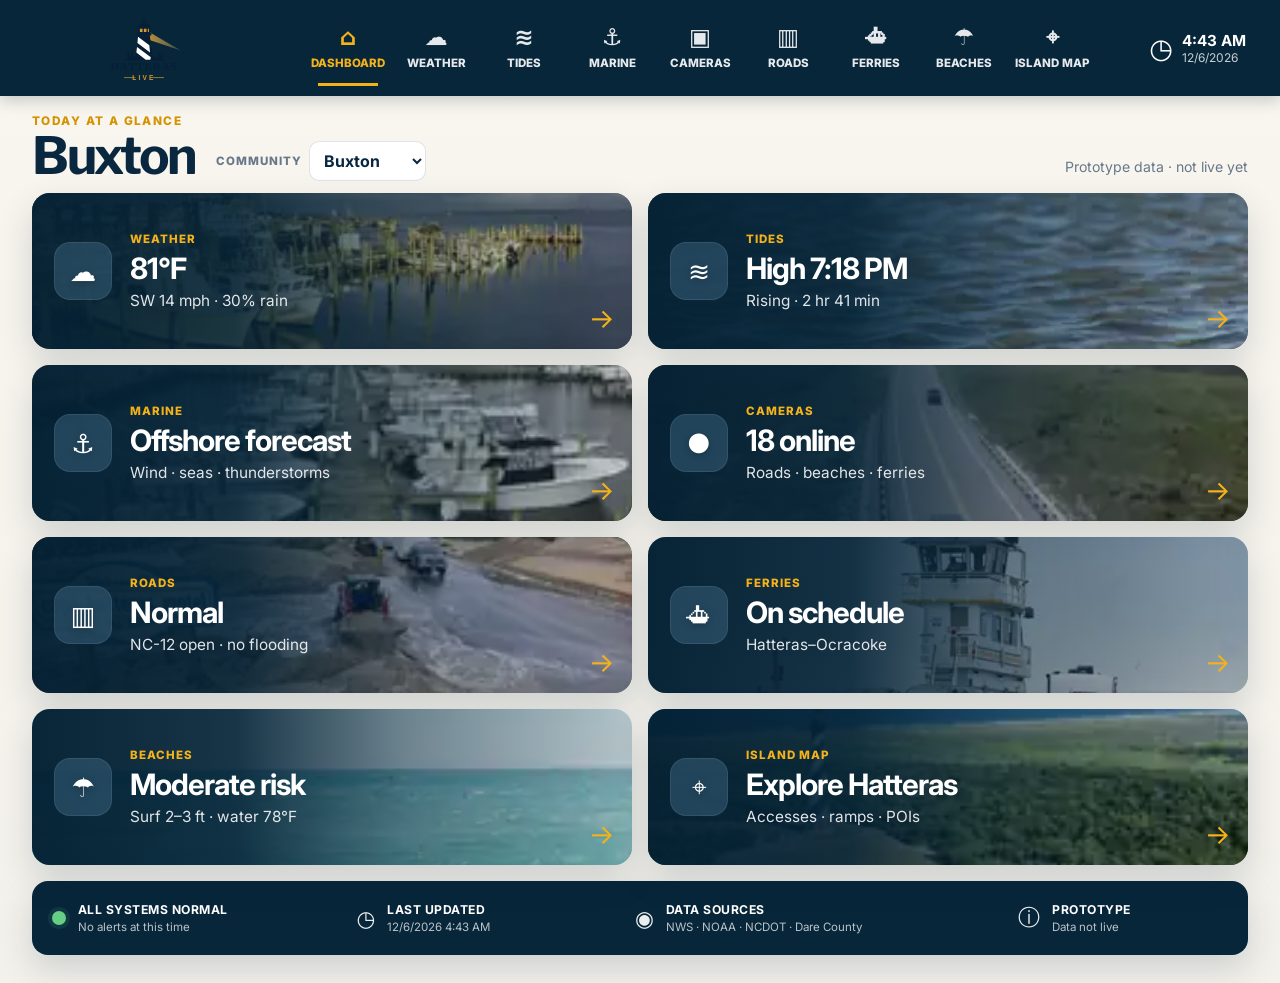
==== commit ef5489ae: "Bundle dashboard images with the page" ====
--- a/website/index.html
+++ b/website/index.html
@@ -9,6 +9,14 @@
   <link rel="preconnect" href="https://fonts.gstatic.com" crossorigin>
   <link href="https://fonts.googleapis.com/css2?family=Inter:wght@400;500;600;700;800&family=Libre+Franklin:wght@700;800&display=swap" rel="stylesheet">
   <link rel="stylesheet" href="styles.css" />
+  <link rel="stylesheet" href="assets/dashboard/weather.css" />
+  <link rel="stylesheet" href="assets/dashboard/tides.css" />
+  <link rel="stylesheet" href="assets/dashboard/marine.css" />
+  <link rel="stylesheet" href="assets/dashboard/cameras.css" />
+  <link rel="stylesheet" href="assets/dashboard/roads.css" />
+  <link rel="stylesheet" href="assets/dashboard/ferries.css" />
+  <link rel="stylesheet" href="assets/dashboard/beaches.css" />
+  <link rel="stylesheet" href="assets/dashboard/island-map.css" />
 </head>
 <body>
   <header class="site-header">
@@ -59,91 +67,59 @@
       </section>
 
       <section class="module-grid" id="moduleGrid">
-        <button class="module weather" data-module="weather" style="--card-image: url('assets/dashboard/weather.webp')">
+        <button class="module weather" data-module="weather">
           <span class="module-overlay"></span>
           <div class="module-icon">☁</div>
-          <div class="module-copy">
-            <span class="module-label">Weather</span>
-            <strong>81°F</strong>
-            <span>SW 14 mph · 30% rain</span>
-          </div>
+          <div class="module-copy"><span class="module-label">Weather</span><strong>81°F</strong><span>SW 14 mph · 30% rain</span></div>
           <span class="module-arrow">→</span>
         </button>
 
-        <button class="module tides" data-module="tides" style="--card-image: url('assets/dashboard/tides.webp')">
+        <button class="module tides" data-module="tides">
           <span class="module-overlay"></span>
           <div class="module-icon">≋</div>
-          <div class="module-copy">
-            <span class="module-label">Tides</span>
-            <strong>High 7:18 PM</strong>
-            <span>Rising · 2 hr 41 min</span>
-          </div>
+          <div class="module-copy"><span class="module-label">Tides</span><strong>High 7:18 PM</strong><span>Rising · 2 hr 41 min</span></div>
           <span class="module-arrow">→</span>
         </button>
 
-        <button class="module marine" data-module="marine" style="--card-image: url('assets/dashboard/marine.webp')">
+        <button class="module marine" data-module="marine">
           <span class="module-overlay"></span>
           <div class="module-icon">⚓</div>
-          <div class="module-copy">
-            <span class="module-label">Marine</span>
-            <strong>Offshore forecast</strong>
-            <span>Wind · seas · thunderstorms</span>
-          </div>
+          <div class="module-copy"><span class="module-label">Marine</span><strong>Offshore forecast</strong><span>Wind · seas · thunderstorms</span></div>
           <span class="module-arrow">→</span>
         </button>
 
-        <button class="module cameras" data-module="cameras" style="--card-image: url('assets/dashboard/cameras.webp')">
+        <button class="module cameras" data-module="cameras">
           <span class="module-overlay"></span>
           <div class="module-icon">●</div>
-          <div class="module-copy">
-            <span class="module-label">Cameras</span>
-            <strong>18 online</strong>
-            <span>Roads · beaches · ferries</span>
-          </div>
+          <div class="module-copy"><span class="module-label">Cameras</span><strong>18 online</strong><span>Roads · beaches · ferries</span></div>
           <span class="module-arrow">→</span>
         </button>
 
-        <button class="module roads" data-module="roads" style="--card-image: url('assets/dashboard/roads.webp')">
+        <button class="module roads" data-module="roads">
           <span class="module-overlay"></span>
           <div class="module-icon">▥</div>
-          <div class="module-copy">
-            <span class="module-label">Roads</span>
-            <strong>Normal</strong>
-            <span>NC-12 open · no flooding</span>
-          </div>
+          <div class="module-copy"><span class="module-label">Roads</span><strong>Normal</strong><span>NC-12 open · no flooding</span></div>
           <span class="module-arrow">→</span>
         </button>
 
-        <button class="module ferry" data-module="ferry" style="--card-image: url('assets/dashboard/ferries.webp')">
+        <button class="module ferry" data-module="ferry">
           <span class="module-overlay"></span>
           <div class="module-icon">⛴</div>
-          <div class="module-copy">
-            <span class="module-label">Ferries</span>
-            <strong>On schedule</strong>
-            <span>Hatteras–Ocracoke</span>
-          </div>
+          <div class="module-copy"><span class="module-label">Ferries</span><strong>On schedule</strong><span>Hatteras–Ocracoke</span></div>
           <span class="module-arrow">→</span>
         </button>
 
-        <button id="beaches" class="module beaches" data-module="beaches" style="--card-image: url('assets/dashboard/beaches.webp')">
+        <button id="beaches" class="module beaches" data-module="beaches">
           <span class="module-overlay"></span>
           <div class="module-icon">☂</div>
-          <div class="module-copy">
-            <span class="module-label">Beaches</span>
-            <strong>Moderate risk</strong>
-            <span>Surf 2–3 ft · water 78°F</span>
-          </div>
+          <div class="module-copy"><span class="module-label">Beaches</span><strong>Moderate risk</strong><span>Surf 2–3 ft · water 78°F</span></div>
           <span class="module-arrow">→</span>
         </button>
 
-        <button id="map" class="module map" data-module="map" style="--card-image: url('assets/dashboard/island-map.webp')">
+        <button id="map" class="module map" data-module="map">
           <span class="module-overlay"></span>
           <div class="module-icon">⌖</div>
-          <div class="module-copy">
-            <span class="module-label">Island Map</span>
-            <strong>Explore Hatteras</strong>
-            <span>Accesses · ramps · POIs</span>
-          </div>
+          <div class="module-copy"><span class="module-label">Island Map</span><strong>Explore Hatteras</strong><span>Accesses · ramps · POIs</span></div>
           <span class="module-arrow">→</span>
         </button>
       </section>
--- a/website/styles.css
+++ b/website/styles.css
@@ -1,65 +1,216 @@
 :root {
-  --navy: #071f36;
-  --blue: #255f7a;
-  --gold: #d99a2b;
-  --sky: #e4f0f3;
-  --sand: #f1e8d8;
-  --paper: #fbfaf7;
-  --ink: #122331;
-  --muted: #66747d;
-  --line: #d7dfe2;
-  --shadow: 0 18px 45px rgba(7,31,54,.13);
-}
+  --navy: #07263a;
+  --navy-2: #0b3149;
+  --gold: #f4b21a;
+  --cream: #f7f4ed;
+  --paper: #fffdf8;
+  --ink: #0a2740;
+  --muted: #66788a;
+  --line: rgba(7, 38, 58, .12);
+  --shadow: 0 14px 34px rgba(7, 38, 58, .16);
+}
+
 * { box-sizing: border-box; }
-body { margin:0; font-family:Inter,system-ui,sans-serif; background:radial-gradient(circle at top right,rgba(217,154,43,.13),transparent 34%),linear-gradient(180deg,#faf7f0 0%,#edf3f4 100%); color:var(--ink); min-height:100vh; }
-button,select { font:inherit; }
-.site-shell { width:min(1180px,calc(100% - 32px)); margin:0 auto; padding:28px 0 56px; }
-.topbar { display:flex; justify-content:space-between; gap:28px; align-items:center; padding:24px 28px; background:rgba(255,255,255,.92); border:1px solid rgba(7,31,54,.08); border-radius:24px; box-shadow:var(--shadow); }
-.dashboard-brand { display:flex; align-items:center; gap:24px; }
-.dashboard-brand .tagline { max-width:170px; padding-left:22px; border-left:1px solid var(--line); }
-.eyebrow { margin:0 0 8px; font-size:.75rem; letter-spacing:.16em; color:var(--gold); font-weight:800; }
-h1,h2,p { margin-top:0; }
-.tagline { margin-bottom:0; color:var(--muted); font-size:1.02rem; line-height:1.5; }
-.location-control { min-width:190px; }
-.location-control label { display:block; font-size:.78rem; font-weight:700; color:var(--muted); margin-bottom:7px; }
-.location-control select { width:100%; border:1px solid var(--line); background:#fff; padding:12px 14px; border-radius:12px; color:var(--ink); font-weight:700; }
-.status-strip { margin:18px 0 28px; display:grid; grid-template-columns:repeat(4,1fr); background:var(--navy); color:#fff; border-radius:18px; overflow:hidden; box-shadow:0 12px 28px rgba(7,31,54,.13); }
-.status-strip>div,.status-strip>a { display:flex; align-items:center; gap:9px; padding:14px 18px; border-right:1px solid rgba(255,255,255,.12); font-size:.88rem; }
-.status-strip>div:last-child,.status-strip>a:last-child { border-right:0; }
-.status-strip span:last-child { color:rgba(255,255,255,.7); }
-.status-link { color:#fff; text-decoration:none; transition:background .18s ease; }
-.status-link:hover { background:rgba(217,154,43,.13); }
-.status-link:focus-visible { outline:3px solid rgba(217,154,43,.45); outline-offset:-3px; }
-.status-chevron { margin-left:auto; color:var(--gold)!important; font-weight:800; }
-.status-dot { width:8px; height:8px; border-radius:999px; flex:0 0 auto; }
-.status-dot.good { background:#62d092; }
-.status-dot.caution { background:#f0c85b; }
-.dashboard-heading { display:flex; align-items:end; justify-content:space-between; margin-bottom:14px; }
-.dashboard-heading h2 { margin-bottom:0; font-size:2rem; color:var(--navy); }
-.updated { color:var(--muted); font-size:.85rem; margin-bottom:4px; }
-.module-grid { display:grid; grid-template-columns:repeat(2,minmax(0,1fr)); gap:16px; }
-.module { position:relative; min-height:178px; border:1px solid rgba(7,31,54,.09); border-radius:22px; background:rgba(255,255,255,.94); padding:22px; text-align:left; display:flex; align-items:flex-start; gap:16px; cursor:pointer; box-shadow:0 8px 26px rgba(7,31,54,.07); transition:transform .18s ease,box-shadow .18s ease,border-color .18s ease; }
-.module:hover { transform:translateY(-3px); box-shadow:0 16px 34px rgba(7,31,54,.13); border-color:rgba(217,154,43,.5); }
-.module:focus-visible { outline:3px solid rgba(217,154,43,.3); outline-offset:3px; }
-.module-icon { width:52px; height:52px; border-radius:16px; display:grid; place-items:center; font-size:1.6rem; background:var(--sky); color:var(--navy); flex:0 0 auto; border:1px solid rgba(7,31,54,.05); }
-.module-copy { display:flex; flex-direction:column; gap:7px; }
-.module-label { text-transform:uppercase; letter-spacing:.11em; font-size:.7rem; font-weight:800; color:var(--gold); }
-.module-copy strong { font-size:1.5rem; letter-spacing:-.025em; color:var(--navy); }
-.module-copy span:last-child { color:var(--muted); font-size:.95rem; }
-.module-arrow { position:absolute; right:20px; bottom:18px; color:var(--gold); font-size:1.35rem; }
-.weather { background:linear-gradient(145deg,#fffaf0,#fff); }
-.tides,.marine,.ferry { background:linear-gradient(145deg,#f0f7f9,#fff); }
-.cameras { background:linear-gradient(145deg,#f7f4ee,#fff); }
-.roads,.beaches,.map { background:linear-gradient(145deg,#faf7ef,#fff); }
-dialog { width:min(760px,calc(100% - 28px)); border:0; border-radius:24px; padding:0; box-shadow:0 30px 90px rgba(7,31,54,.35); }
-dialog::backdrop { background:rgba(7,24,34,.58); backdrop-filter:blur(6px); }
-.dialog-header { display:flex; align-items:flex-start; justify-content:space-between; padding:24px 24px 16px; border-bottom:1px solid var(--line); }
-.dialog-header h2 { margin-bottom:0; }
-.close-button { border:0; background:#eef4f6; color:var(--navy); width:42px; height:42px; border-radius:999px; font-size:1.8rem; cursor:pointer; }
-.detail-body { padding:24px; }
-.detail-grid { display:grid; grid-template-columns:repeat(2,minmax(0,1fr)); gap:12px; }
-.detail-card { border:1px solid var(--line); border-radius:16px; padding:16px; background:var(--paper); }
-.detail-card strong { display:block; margin-bottom:5px; }
-.detail-card span { color:var(--muted); font-size:.9rem; }
-.prototype-note { margin-top:18px; padding:14px 16px; border-radius:14px; background:var(--sand); color:#5d5547; font-size:.9rem; }
-@media(max-width:760px){.site-shell{width:min(100% - 20px,680px);padding-top:10px}.topbar{align-items:stretch;flex-direction:column;border-radius:18px;padding:20px}.dashboard-brand{align-items:flex-start;flex-direction:column;gap:6px}.dashboard-brand .tagline{max-width:none;padding-left:0;border-left:0}.hatteras-logo{width:min(270px,76vw)}.location-control{min-width:0}.status-strip{grid-template-columns:repeat(2,1fr)}.status-strip>div:nth-child(2),.status-strip>a:nth-child(2){border-right:0}.status-strip>div:nth-child(-n+2),.status-strip>a:nth-child(-n+2){border-bottom:1px solid rgba(255,255,255,.12)}.dashboard-heading{align-items:flex-start;flex-direction:column;gap:8px}.module-grid{grid-template-columns:1fr}.module{min-height:150px}.detail-grid{grid-template-columns:1fr}}
+html { scroll-behavior: smooth; }
+body {
+  margin: 0;
+  min-height: 100vh;
+  font-family: Inter, system-ui, sans-serif;
+  color: var(--ink);
+  background: linear-gradient(180deg, #f9f6ef 0%, #f3f1eb 100%);
+}
+button, select { font: inherit; }
+a { color: inherit; }
+
+.site-header {
+  min-height: 96px;
+  display: grid;
+  grid-template-columns: 250px minmax(0, 1fr) 130px;
+  align-items: center;
+  gap: 20px;
+  padding: 10px 34px;
+  background: var(--navy);
+  color: white;
+  box-shadow: 0 4px 15px rgba(7, 38, 58, .22);
+}
+.header-brand { display: block; width: 220px; text-decoration: none; }
+.header-brand img { display: block; width: 100%; max-height: 76px; object-fit: contain; }
+.primary-nav {
+  display: grid;
+  grid-template-columns: repeat(9, minmax(64px, 1fr));
+  align-self: stretch;
+}
+.primary-nav a {
+  position: relative;
+  min-width: 0;
+  display: flex;
+  flex-direction: column;
+  align-items: center;
+  justify-content: center;
+  gap: 6px;
+  text-decoration: none;
+  color: rgba(255,255,255,.9);
+  font-size: .72rem;
+  font-weight: 800;
+  text-transform: uppercase;
+  white-space: nowrap;
+}
+.primary-nav a span { font-size: 1.45rem; line-height: 1; }
+.primary-nav a:hover,
+.primary-nav a.active { color: var(--gold); }
+.primary-nav a.active::after {
+  content: "";
+  position: absolute;
+  left: 16%;
+  right: 16%;
+  bottom: 0;
+  height: 3px;
+  background: var(--gold);
+}
+.header-time { display: flex; align-items: center; justify-content: end; gap: 9px; }
+.clock-icon { font-size: 1.7rem; }
+.header-time strong, .header-time span { display: block; }
+.header-time strong { font-size: .95rem; }
+.header-time div span { font-size: .75rem; color: rgba(255,255,255,.78); }
+
+.site-shell { width: min(1460px, calc(100% - 64px)); margin: 0 auto; padding: 18px 0 28px; }
+.dashboard-heading { display: flex; align-items: end; justify-content: space-between; gap: 20px; margin-bottom: 12px; }
+.eyebrow { margin: 0 0 4px; color: #d49300; font-size: .74rem; font-weight: 800; letter-spacing: .12em; }
+h1, h2, p { margin-top: 0; }
+h1 { margin-bottom: 0; font-family: "Libre Franklin", Inter, sans-serif; font-size: clamp(2.1rem, 4vw, 3.5rem); line-height: .95; letter-spacing: -.045em; }
+.heading-row { display: flex; align-items: end; gap: 20px; }
+.prototype-label { margin: 0 0 6px; color: var(--muted); font-size: .88rem; }
+.community-control { display: flex; align-items: center; gap: 8px; }
+.community-control span { font-size: .72rem; font-weight: 800; color: var(--muted); text-transform: uppercase; letter-spacing: .08em; }
+.community-control select { border: 1px solid var(--line); border-radius: 10px; background: white; color: var(--ink); padding: 8px 10px; font-weight: 700; }
+
+.module-grid { display: grid; grid-template-columns: repeat(2, minmax(0, 1fr)); gap: 16px; }
+.module {
+  position: relative;
+  isolation: isolate;
+  min-height: 156px;
+  overflow: hidden;
+  border: 0;
+  border-radius: 18px;
+  color: white;
+  text-align: left;
+  padding: 22px;
+  display: flex;
+  align-items: center;
+  gap: 18px;
+  cursor: pointer;
+  background-image: var(--card-image);
+  background-size: cover;
+  background-position: center;
+  box-shadow: var(--shadow);
+  transition: transform .18s ease, box-shadow .18s ease;
+}
+.module::before {
+  content: "";
+  position: absolute;
+  inset: 0;
+  z-index: -2;
+  background-image: var(--card-image);
+  background-size: cover;
+  background-position: center;
+  transform: scale(1.01);
+  transition: transform .35s ease;
+}
+.module-overlay {
+  position: absolute;
+  inset: 0;
+  z-index: -1;
+  background: linear-gradient(90deg, rgba(3, 32, 51, .97) 0%, rgba(4, 35, 55, .9) 34%, rgba(4, 35, 55, .48) 62%, rgba(4, 35, 55, .14) 100%);
+}
+.module:hover { transform: translateY(-3px); box-shadow: 0 20px 42px rgba(7,38,58,.24); }
+.module:hover::before { transform: scale(1.045); }
+.module:focus-visible { outline: 3px solid var(--gold); outline-offset: 3px; }
+.module-icon {
+  width: 58px;
+  height: 58px;
+  flex: 0 0 auto;
+  display: grid;
+  place-items: center;
+  border-radius: 16px;
+  background: rgba(63, 106, 133, .48);
+  border: 1px solid rgba(255,255,255,.08);
+  font-size: 1.65rem;
+  text-shadow: 0 2px 7px rgba(0,0,0,.25);
+}
+.module-copy { display: flex; flex-direction: column; gap: 7px; min-width: 0; }
+.module-label { color: var(--gold); font-size: .72rem; font-weight: 800; letter-spacing: .08em; text-transform: uppercase; }
+.module-copy strong { font-size: clamp(1.35rem, 2.3vw, 1.9rem); line-height: 1.05; letter-spacing: -.035em; }
+.module-copy span:last-child { color: rgba(255,255,255,.88); font-size: .96rem; }
+.module-arrow { position: absolute; right: 18px; bottom: 14px; color: var(--gold); font-size: 1.7rem; font-weight: 400; }
+.weather::before { background-position: center 57%; }
+.tides::before { background-position: center 55%; }
+.marine::before { background-position: center 55%; }
+.cameras::before { background-position: center 45%; }
+.roads::before { background-position: center 55%; }
+.ferry::before { background-position: center 50%; }
+.beaches::before { background-position: center 58%; }
+.map::before { background-position: center 48%; }
+
+.dashboard-footer {
+  margin-top: 16px;
+  min-height: 74px;
+  display: grid;
+  grid-template-columns: 1.1fr 1fr 1.4fr .8fr;
+  align-items: center;
+  gap: 16px;
+  padding: 15px 20px;
+  border-radius: 16px;
+  background: var(--navy);
+  color: white;
+  box-shadow: var(--shadow);
+}
+.dashboard-footer > div { display: flex; align-items: center; gap: 12px; min-width: 0; }
+.dashboard-footer p { margin: 0; min-width: 0; }
+.dashboard-footer strong, .dashboard-footer span { display: block; }
+.dashboard-footer strong { font-size: .76rem; letter-spacing: .04em; text-transform: uppercase; }
+.dashboard-footer p span { margin-top: 3px; color: rgba(255,255,255,.72); font-size: .72rem; white-space: nowrap; overflow: hidden; text-overflow: ellipsis; }
+.status-dot { width: 14px; height: 14px; border-radius: 50%; background: #65cf85; box-shadow: 0 0 0 4px rgba(101,207,133,.1); }
+.footer-icon { font-size: 1.35rem; color: rgba(255,255,255,.92); }
+
+dialog { width: min(760px, calc(100% - 28px)); border: 0; border-radius: 22px; padding: 0; color: var(--ink); box-shadow: 0 30px 90px rgba(7,38,58,.4); }
+dialog::backdrop { background: rgba(4,25,39,.65); backdrop-filter: blur(5px); }
+.dialog-header { display: flex; justify-content: space-between; align-items: flex-start; padding: 22px; border-bottom: 1px solid var(--line); }
+.dialog-header h2 { margin-bottom: 0; }
+.close-button { width: 40px; height: 40px; border: 0; border-radius: 999px; background: #e9eef1; color: var(--navy); font-size: 1.7rem; cursor: pointer; }
+.detail-body { padding: 22px; }
+.detail-grid { display: grid; grid-template-columns: repeat(2, minmax(0,1fr)); gap: 12px; }
+.detail-card { padding: 15px; border: 1px solid var(--line); border-radius: 14px; background: #f7f9fa; }
+.detail-card strong, .detail-card span { display: block; }
+.detail-card span { margin-top: 4px; color: var(--muted); }
+.prototype-note { margin-top: 15px; padding: 13px 15px; border-radius: 12px; background: #f5ead0; color: #695416; }
+
+@media (max-width: 1180px) {
+  .site-header { grid-template-columns: 210px 1fr; padding-inline: 22px; }
+  .header-time { display: none; }
+  .primary-nav { overflow-x: auto; grid-template-columns: repeat(9, 82px); justify-content: start; }
+}
+
+@media (max-width: 820px) {
+  .site-header { display: block; min-height: auto; padding: 10px 14px 0; }
+  .header-brand { width: 180px; margin: 0 auto 6px; }
+  .primary-nav { margin-inline: -14px; padding-inline: 8px; min-height: 70px; border-top: 1px solid rgba(255,255,255,.1); }
+  .site-shell { width: min(100% - 20px, 720px); padding-top: 14px; }
+  .dashboard-heading { align-items: flex-start; flex-direction: column; }
+  .prototype-label { margin: 0; }
+  .module-grid { grid-template-columns: 1fr; }
+  .module { min-height: 150px; }
+  .dashboard-footer { grid-template-columns: 1fr 1fr; }
+}
+
+@media (max-width: 520px) {
+  .heading-row { align-items: flex-start; flex-direction: column; gap: 10px; }
+  .community-control { width: 100%; justify-content: space-between; }
+  .community-control select { min-width: 145px; }
+  .module { min-height: 142px; padding: 18px; gap: 13px; border-radius: 15px; }
+  .module-icon { width: 48px; height: 48px; border-radius: 14px; font-size: 1.4rem; }
+  .module-copy strong { font-size: 1.35rem; }
+  .module-copy span:last-child { font-size: .82rem; }
+  .module-overlay { background: linear-gradient(90deg, rgba(3,32,51,.98) 0%, rgba(4,35,55,.92) 56%, rgba(4,35,55,.38) 100%); }
+  .dashboard-footer { grid-template-columns: 1fr; }
+  .detail-grid { grid-template-columns: 1fr; }
+}
--- a/website/assets/dashboard/weather.css
+++ b/website/assets/dashboard/weather.css
@@ -0,0 +1 @@
+.module.weather{--card-image:url("[data-uri]")}
--- a/website/assets/dashboard/tides.css
+++ b/website/assets/dashboard/tides.css
@@ -0,0 +1 @@
+.module.tides{--card-image:url("[data-uri]")}
--- a/website/assets/dashboard/marine.css
+++ b/website/assets/dashboard/marine.css
@@ -0,0 +1 @@
+.module.marine{--card-image:url("[data-uri]")}
--- a/website/assets/dashboard/cameras.css
+++ b/website/assets/dashboard/cameras.css
@@ -0,0 +1 @@
+.module.cameras{--card-image:url("[data-uri]")}
--- a/website/assets/dashboard/roads.css
+++ b/website/assets/dashboard/roads.css
@@ -0,0 +1 @@
+.module.roads{--card-image:url("[data-uri]")}
--- a/website/assets/dashboard/ferries.css
+++ b/website/assets/dashboard/ferries.css
@@ -0,0 +1 @@
+.module.ferry{--card-image:url("[data-uri]")}
--- a/website/assets/dashboard/beaches.css
+++ b/website/assets/dashboard/beaches.css
@@ -0,0 +1 @@
+.module.beaches{--card-image:url("[data-uri]")}
--- a/website/assets/dashboard/island-map.css
+++ b/website/assets/dashboard/island-map.css
@@ -0,0 +1 @@
+.module.map{--card-image:url("[data-uri]")}
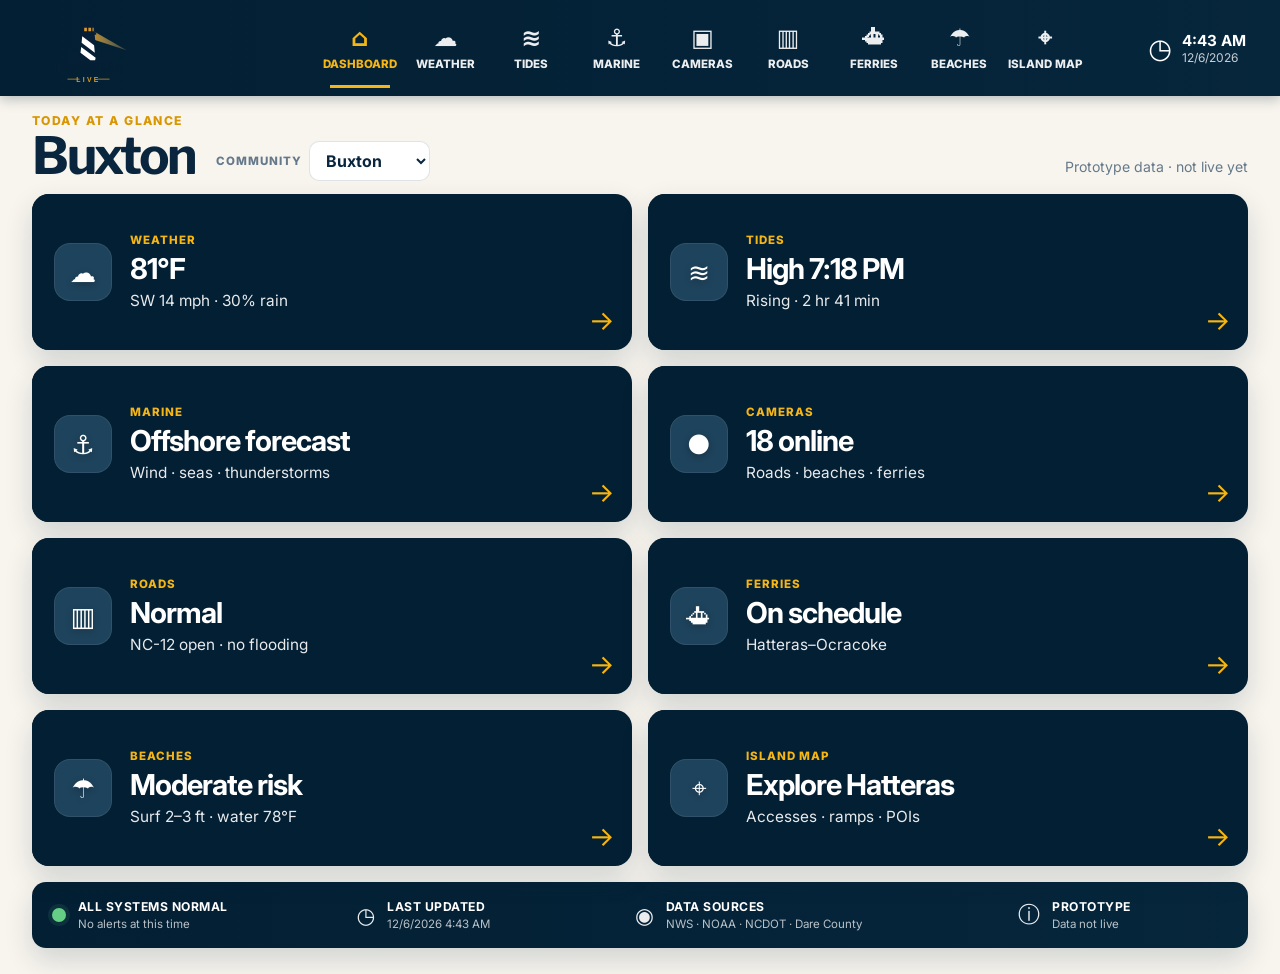
==== commit 3d75f7ba: "Use real dashboard image assets" ====
--- a/website/index.html
+++ b/website/index.html
@@ -9,14 +9,6 @@
   <link rel="preconnect" href="https://fonts.gstatic.com" crossorigin>
   <link href="https://fonts.googleapis.com/css2?family=Inter:wght@400;500;600;700;800&family=Libre+Franklin:wght@700;800&display=swap" rel="stylesheet">
   <link rel="stylesheet" href="styles.css" />
-  <link rel="stylesheet" href="assets/dashboard/weather.css" />
-  <link rel="stylesheet" href="assets/dashboard/tides.css" />
-  <link rel="stylesheet" href="assets/dashboard/marine.css" />
-  <link rel="stylesheet" href="assets/dashboard/cameras.css" />
-  <link rel="stylesheet" href="assets/dashboard/roads.css" />
-  <link rel="stylesheet" href="assets/dashboard/ferries.css" />
-  <link rel="stylesheet" href="assets/dashboard/beaches.css" />
-  <link rel="stylesheet" href="assets/dashboard/island-map.css" />
 </head>
 <body>
   <header class="site-header">
--- a/website/styles.css
+++ b/website/styles.css
@@ -1,13 +1,12 @@
 :root {
-  --navy: #07263a;
-  --navy-2: #0b3149;
-  --gold: #f4b21a;
-  --cream: #f7f4ed;
-  --paper: #fffdf8;
-  --ink: #0a2740;
-  --muted: #66788a;
-  --line: rgba(7, 38, 58, .12);
-  --shadow: 0 14px 34px rgba(7, 38, 58, .16);
+  --navy: #06263c;
+  --navy-deep: #031f33;
+  --gold: #f5b515;
+  --cream: #f8f5ee;
+  --ink: #09263e;
+  --muted: #65798b;
+  --line: rgba(6, 38, 60, .12);
+  --shadow: 0 12px 28px rgba(6, 38, 60, .16);
 }
 
 * { box-sizing: border-box; }
@@ -17,28 +16,41 @@
   min-height: 100vh;
   font-family: Inter, system-ui, sans-serif;
   color: var(--ink);
-  background: linear-gradient(180deg, #f9f6ef 0%, #f3f1eb 100%);
+  background: var(--cream);
 }
 button, select { font: inherit; }
 a { color: inherit; }
 
 .site-header {
-  min-height: 96px;
-  display: grid;
-  grid-template-columns: 250px minmax(0, 1fr) 130px;
-  align-items: center;
-  gap: 20px;
-  padding: 10px 34px;
-  background: var(--navy);
+  height: 96px;
+  display: grid;
+  grid-template-columns: 265px minmax(0, 1fr) 140px;
+  align-items: center;
+  gap: 18px;
+  padding: 8px 34px;
+  background: linear-gradient(90deg, var(--navy-deep), var(--navy));
   color: white;
-  box-shadow: 0 4px 15px rgba(7, 38, 58, .22);
-}
-.header-brand { display: block; width: 220px; text-decoration: none; }
-.header-brand img { display: block; width: 100%; max-height: 76px; object-fit: contain; }
+  box-shadow: 0 3px 12px rgba(3,31,51,.28);
+}
+.header-brand {
+  display: flex;
+  align-items: center;
+  width: 245px;
+  height: 80px;
+  overflow: visible;
+  text-decoration: none;
+}
+.header-brand img {
+  display: block;
+  width: 100%;
+  height: 100%;
+  object-fit: contain;
+  object-position: left center;
+}
 .primary-nav {
-  display: grid;
-  grid-template-columns: repeat(9, minmax(64px, 1fr));
-  align-self: stretch;
+  height: 100%;
+  display: grid;
+  grid-template-columns: repeat(9, minmax(68px, 1fr));
 }
 .primary-nav a {
   position: relative;
@@ -47,42 +59,42 @@
   flex-direction: column;
   align-items: center;
   justify-content: center;
-  gap: 6px;
+  gap: 7px;
   text-decoration: none;
-  color: rgba(255,255,255,.9);
+  color: rgba(255,255,255,.92);
   font-size: .72rem;
   font-weight: 800;
   text-transform: uppercase;
   white-space: nowrap;
 }
-.primary-nav a span { font-size: 1.45rem; line-height: 1; }
+.primary-nav a span { font-size: 1.5rem; line-height: 1; }
 .primary-nav a:hover,
 .primary-nav a.active { color: var(--gold); }
 .primary-nav a.active::after {
   content: "";
   position: absolute;
-  left: 16%;
-  right: 16%;
+  left: 15%;
+  right: 15%;
   bottom: 0;
   height: 3px;
   background: var(--gold);
 }
-.header-time { display: flex; align-items: center; justify-content: end; gap: 9px; }
+.header-time { display: flex; align-items: center; justify-content: end; gap: 10px; }
 .clock-icon { font-size: 1.7rem; }
 .header-time strong, .header-time span { display: block; }
 .header-time strong { font-size: .95rem; }
 .header-time div span { font-size: .75rem; color: rgba(255,255,255,.78); }
 
-.site-shell { width: min(1460px, calc(100% - 64px)); margin: 0 auto; padding: 18px 0 28px; }
-.dashboard-heading { display: flex; align-items: end; justify-content: space-between; gap: 20px; margin-bottom: 12px; }
-.eyebrow { margin: 0 0 4px; color: #d49300; font-size: .74rem; font-weight: 800; letter-spacing: .12em; }
+.site-shell { width: min(1460px, calc(100% - 64px)); margin: 0 auto; padding: 17px 0 26px; }
+.dashboard-heading { display: flex; align-items: end; justify-content: space-between; gap: 20px; margin-bottom: 13px; }
+.eyebrow { margin: 0 0 4px; color: #d99600; font-size: .76rem; font-weight: 800; letter-spacing: .12em; }
 h1, h2, p { margin-top: 0; }
-h1 { margin-bottom: 0; font-family: "Libre Franklin", Inter, sans-serif; font-size: clamp(2.1rem, 4vw, 3.5rem); line-height: .95; letter-spacing: -.045em; }
+h1 { margin-bottom: 0; font-family: "Libre Franklin", Inter, sans-serif; font-size: clamp(2.25rem, 4vw, 3.55rem); line-height: .95; letter-spacing: -.045em; }
 .heading-row { display: flex; align-items: end; gap: 20px; }
 .prototype-label { margin: 0 0 6px; color: var(--muted); font-size: .88rem; }
 .community-control { display: flex; align-items: center; gap: 8px; }
 .community-control span { font-size: .72rem; font-weight: 800; color: var(--muted); text-transform: uppercase; letter-spacing: .08em; }
-.community-control select { border: 1px solid var(--line); border-radius: 10px; background: white; color: var(--ink); padding: 8px 10px; font-weight: 700; }
+.community-control select { border: 1px solid var(--line); border-radius: 10px; background: white; color: var(--ink); padding: 8px 12px; font-weight: 700; }
 
 .module-grid { display: grid; grid-template-columns: repeat(2, minmax(0, 1fr)); gap: 16px; }
 .module {
@@ -91,7 +103,7 @@
   min-height: 156px;
   overflow: hidden;
   border: 0;
-  border-radius: 18px;
+  border-radius: 17px;
   color: white;
   text-align: left;
   padding: 22px;
@@ -99,31 +111,38 @@
   align-items: center;
   gap: 18px;
   cursor: pointer;
-  background-image: var(--card-image);
-  background-size: cover;
-  background-position: center;
+  background: var(--navy-deep);
   box-shadow: var(--shadow);
   transition: transform .18s ease, box-shadow .18s ease;
 }
 .module::before {
   content: "";
   position: absolute;
-  inset: 0;
   z-index: -2;
+  top: 0;
+  right: 0;
+  bottom: 0;
+  width: 66%;
   background-image: var(--card-image);
+  background-repeat: no-repeat;
   background-size: cover;
-  background-position: center;
-  transform: scale(1.01);
+  background-position: var(--image-position, center);
+  transform: scale(1.002);
   transition: transform .35s ease;
 }
 .module-overlay {
   position: absolute;
   inset: 0;
   z-index: -1;
-  background: linear-gradient(90deg, rgba(3, 32, 51, .97) 0%, rgba(4, 35, 55, .9) 34%, rgba(4, 35, 55, .48) 62%, rgba(4, 35, 55, .14) 100%);
-}
-.module:hover { transform: translateY(-3px); box-shadow: 0 20px 42px rgba(7,38,58,.24); }
-.module:hover::before { transform: scale(1.045); }
+  background: linear-gradient(90deg,
+    rgba(3,31,51,1) 0%,
+    rgba(3,31,51,.98) 24%,
+    rgba(3,31,51,.86) 43%,
+    rgba(3,31,51,.42) 67%,
+    rgba(3,31,51,.08) 100%);
+}
+.module:hover { transform: translateY(-2px); box-shadow: 0 18px 38px rgba(6,38,60,.24); }
+.module:hover::before { transform: scale(1.018); }
 .module:focus-visible { outline: 3px solid var(--gold); outline-offset: 3px; }
 .module-icon {
   width: 58px;
@@ -132,35 +151,39 @@
   display: grid;
   place-items: center;
   border-radius: 16px;
-  background: rgba(63, 106, 133, .48);
+  background: rgba(53, 98, 127, .55);
   border: 1px solid rgba(255,255,255,.08);
   font-size: 1.65rem;
   text-shadow: 0 2px 7px rgba(0,0,0,.25);
 }
-.module-copy { display: flex; flex-direction: column; gap: 7px; min-width: 0; }
+.module-copy { position: relative; z-index: 2; display: flex; flex-direction: column; gap: 7px; min-width: 0; }
 .module-label { color: var(--gold); font-size: .72rem; font-weight: 800; letter-spacing: .08em; text-transform: uppercase; }
-.module-copy strong { font-size: clamp(1.35rem, 2.3vw, 1.9rem); line-height: 1.05; letter-spacing: -.035em; }
-.module-copy span:last-child { color: rgba(255,255,255,.88); font-size: .96rem; }
-.module-arrow { position: absolute; right: 18px; bottom: 14px; color: var(--gold); font-size: 1.7rem; font-weight: 400; }
-.weather::before { background-position: center 57%; }
-.tides::before { background-position: center 55%; }
-.marine::before { background-position: center 55%; }
-.cameras::before { background-position: center 45%; }
-.roads::before { background-position: center 55%; }
-.ferry::before { background-position: center 50%; }
-.beaches::before { background-position: center 58%; }
-.map::before { background-position: center 48%; }
+.module-copy strong { font-size: clamp(1.35rem, 2.25vw, 1.9rem); line-height: 1.05; letter-spacing: -.035em; }
+.module-copy span:last-child { color: rgba(255,255,255,.91); font-size: .96rem; }
+.module-arrow { position: absolute; right: 18px; bottom: 13px; z-index: 3; color: var(--gold); font-size: 1.7rem; }
+
+/* Per-image framing. These values keep the subject visible rather than trusting cover to behave like an adult. */
+.weather { --image-position: 48% 54%; }
+.tides { --image-position: 50% 57%; }
+.marine { --image-position: 51% 53%; }
+.cameras { --image-position: 52% 48%; }
+.roads { --image-position: 48% 54%; }
+.ferry { --image-position: 57% 61%; }
+.beaches { --image-position: 50% 69%; }
+.map { --image-position: 42% 48%; }
+.ferry::before { width: 70%; background-size: cover; }
+.beaches::before { width: 66%; background-size: cover; }
 
 .dashboard-footer {
   margin-top: 16px;
-  min-height: 74px;
+  min-height: 66px;
   display: grid;
   grid-template-columns: 1.1fr 1fr 1.4fr .8fr;
   align-items: center;
   gap: 16px;
-  padding: 15px 20px;
-  border-radius: 16px;
-  background: var(--navy);
+  padding: 13px 20px;
+  border-radius: 14px;
+  background: linear-gradient(90deg, var(--navy-deep), var(--navy));
   color: white;
   box-shadow: var(--shadow);
 }
@@ -185,20 +208,22 @@
 .prototype-note { margin-top: 15px; padding: 13px 15px; border-radius: 12px; background: #f5ead0; color: #695416; }
 
 @media (max-width: 1180px) {
-  .site-header { grid-template-columns: 210px 1fr; padding-inline: 22px; }
+  .site-header { grid-template-columns: 220px 1fr; padding-inline: 22px; }
+  .header-brand { width: 210px; }
   .header-time { display: none; }
   .primary-nav { overflow-x: auto; grid-template-columns: repeat(9, 82px); justify-content: start; }
 }
 
 @media (max-width: 820px) {
-  .site-header { display: block; min-height: auto; padding: 10px 14px 0; }
-  .header-brand { width: 180px; margin: 0 auto 6px; }
+  .site-header { display: block; height: auto; padding: 10px 14px 0; }
+  .header-brand { width: 210px; height: 68px; margin: 0 auto 6px; }
   .primary-nav { margin-inline: -14px; padding-inline: 8px; min-height: 70px; border-top: 1px solid rgba(255,255,255,.1); }
   .site-shell { width: min(100% - 20px, 720px); padding-top: 14px; }
   .dashboard-heading { align-items: flex-start; flex-direction: column; }
   .prototype-label { margin: 0; }
   .module-grid { grid-template-columns: 1fr; }
   .module { min-height: 150px; }
+  .module::before { width: 70%; }
   .dashboard-footer { grid-template-columns: 1fr 1fr; }
 }
 
@@ -207,10 +232,11 @@
   .community-control { width: 100%; justify-content: space-between; }
   .community-control select { min-width: 145px; }
   .module { min-height: 142px; padding: 18px; gap: 13px; border-radius: 15px; }
+  .module::before { width: 76%; }
   .module-icon { width: 48px; height: 48px; border-radius: 14px; font-size: 1.4rem; }
   .module-copy strong { font-size: 1.35rem; }
   .module-copy span:last-child { font-size: .82rem; }
-  .module-overlay { background: linear-gradient(90deg, rgba(3,32,51,.98) 0%, rgba(4,35,55,.92) 56%, rgba(4,35,55,.38) 100%); }
+  .module-overlay { background: linear-gradient(90deg, rgba(3,31,51,1) 0%, rgba(3,31,51,.96) 52%, rgba(3,31,51,.28) 100%); }
   .dashboard-footer { grid-template-columns: 1fr; }
   .detail-grid { grid-template-columns: 1fr; }
 }
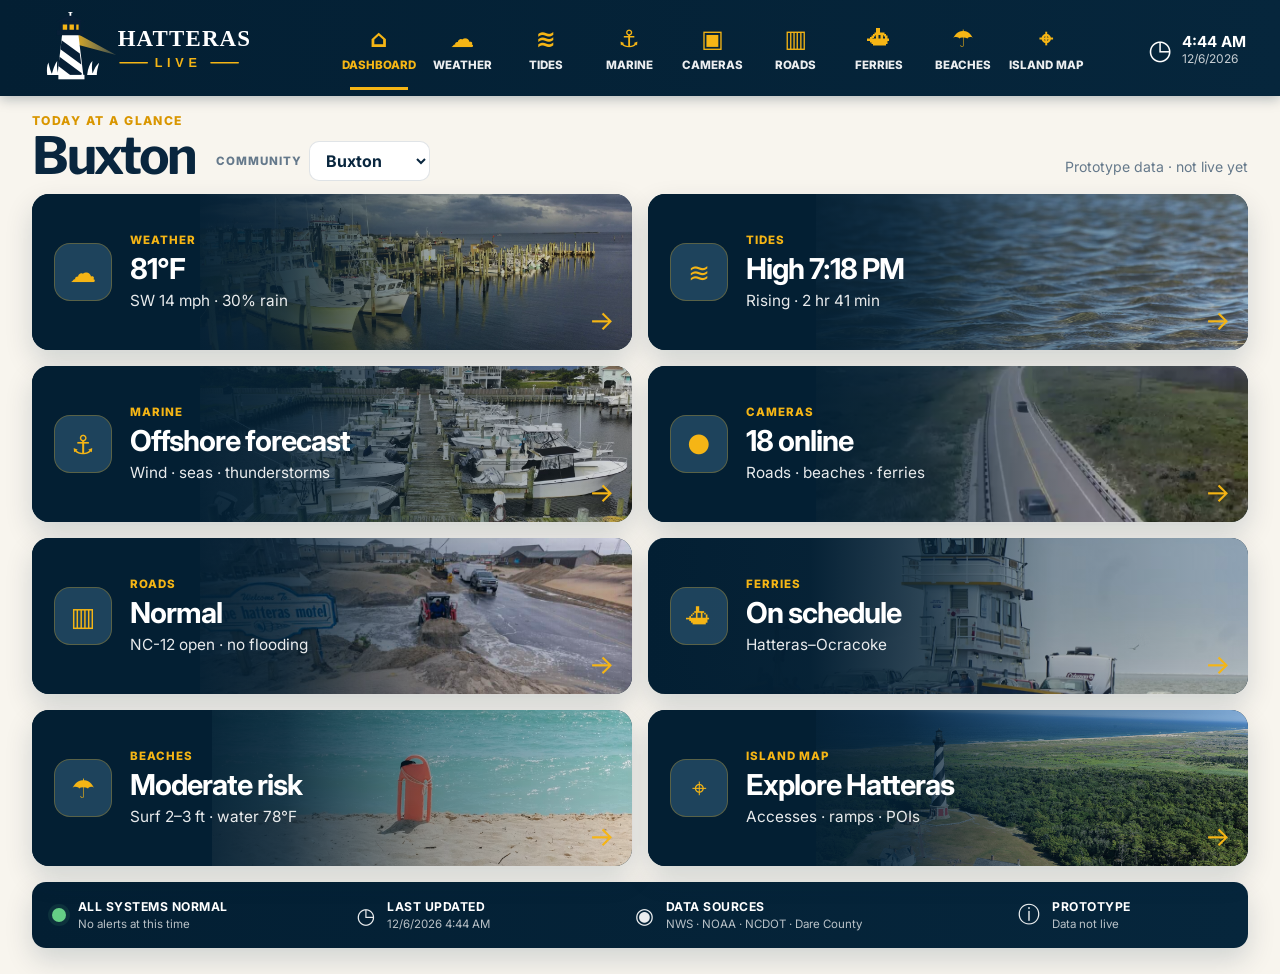
==== commit d4111978: "Force marine anchor icons to gold text glyphs" ====
--- a/website/index.html
+++ b/website/index.html
@@ -20,7 +20,7 @@
       <a class="active" href="index.html"><span>⌂</span>Dashboard</a>
       <a href="weather.html"><span>☁</span>Weather</a>
       <a href="tides.html"><span>≋</span>Tides</a>
-      <a href="marine.html"><span>⚓</span>Marine</a>
+      <a class="marine-nav" href="marine.html"><span class="marine-glyph">&#x2693;&#xFE0E;</span>Marine</a>
       <a href="cameras.html"><span>▣</span>Cameras</a>
       <a href="roads.html"><span>▥</span>Roads</a>
       <a href="ferry.html"><span>⛴</span>Ferries</a>
@@ -75,7 +75,7 @@
 
         <button class="module marine" data-module="marine">
           <span class="module-overlay"></span>
-          <div class="module-icon">⚓</div>
+          <div class="module-icon marine-glyph">&#x2693;&#xFE0E;</div>
           <div class="module-copy"><span class="module-label">Marine</span><strong>Offshore forecast</strong><span>Wind · seas · thunderstorms</span></div>
           <span class="module-arrow">→</span>
         </button>
--- a/website/styles.css
+++ b/website/styles.css
@@ -11,74 +11,18 @@
 
 * { box-sizing: border-box; }
 html { scroll-behavior: smooth; }
-body {
-  margin: 0;
-  min-height: 100vh;
-  font-family: Inter, system-ui, sans-serif;
-  color: var(--ink);
-  background: var(--cream);
-}
+body { margin: 0; min-height: 100vh; font-family: Inter, system-ui, sans-serif; color: var(--ink); background: var(--cream); }
 button, select { font: inherit; }
 a { color: inherit; }
 
-.site-header {
-  height: 96px;
-  display: grid;
-  grid-template-columns: 265px minmax(0, 1fr) 140px;
-  align-items: center;
-  gap: 18px;
-  padding: 8px 34px;
-  background: linear-gradient(90deg, var(--navy-deep), var(--navy));
-  color: white;
-  box-shadow: 0 3px 12px rgba(3,31,51,.28);
-}
-.header-brand {
-  display: flex;
-  align-items: center;
-  width: 245px;
-  height: 80px;
-  overflow: visible;
-  text-decoration: none;
-}
-.header-brand img {
-  display: block;
-  width: 100%;
-  height: 100%;
-  object-fit: contain;
-  object-position: left center;
-}
-.primary-nav {
-  height: 100%;
-  display: grid;
-  grid-template-columns: repeat(9, minmax(68px, 1fr));
-}
-.primary-nav a {
-  position: relative;
-  min-width: 0;
-  display: flex;
-  flex-direction: column;
-  align-items: center;
-  justify-content: center;
-  gap: 7px;
-  text-decoration: none;
-  color: rgba(255,255,255,.92);
-  font-size: .72rem;
-  font-weight: 800;
-  text-transform: uppercase;
-  white-space: nowrap;
-}
-.primary-nav a span { font-size: 1.5rem; line-height: 1; }
-.primary-nav a:hover,
-.primary-nav a.active { color: var(--gold); }
-.primary-nav a.active::after {
-  content: "";
-  position: absolute;
-  left: 15%;
-  right: 15%;
-  bottom: 0;
-  height: 3px;
-  background: var(--gold);
-}
+.site-header { height: 96px; display: grid; grid-template-columns: 285px minmax(0, 1fr) 140px; align-items: center; gap: 18px; padding: 8px 34px; background: linear-gradient(90deg, var(--navy-deep), var(--navy)); color: white; box-shadow: 0 3px 12px rgba(3,31,51,.28); }
+.header-brand { display: flex; align-items: center; width: 270px; height: 82px; overflow: visible; text-decoration: none; }
+.header-brand img { display: block; width: 100%; height: 100%; object-fit: contain; object-position: left center; }
+.primary-nav { height: 100%; display: grid; grid-template-columns: repeat(9, minmax(68px, 1fr)); }
+.primary-nav a { position: relative; min-width: 0; display: flex; flex-direction: column; align-items: center; justify-content: center; gap: 7px; text-decoration: none; color: rgba(255,255,255,.92); font-size: .72rem; font-weight: 800; text-transform: uppercase; white-space: nowrap; }
+.primary-nav a span { font-size: 1.5rem; line-height: 1; color: var(--gold); }
+.primary-nav a:hover, .primary-nav a.active { color: var(--gold); }
+.primary-nav a.active::after { content: ""; position: absolute; left: 15%; right: 15%; bottom: 0; height: 3px; background: var(--gold); }
 .header-time { display: flex; align-items: center; justify-content: end; gap: 10px; }
 .clock-icon { font-size: 1.7rem; }
 .header-time strong, .header-time span { display: block; }
@@ -97,96 +41,30 @@
 .community-control select { border: 1px solid var(--line); border-radius: 10px; background: white; color: var(--ink); padding: 8px 12px; font-weight: 700; }
 
 .module-grid { display: grid; grid-template-columns: repeat(2, minmax(0, 1fr)); gap: 16px; }
-.module {
-  position: relative;
-  isolation: isolate;
-  min-height: 156px;
-  overflow: hidden;
-  border: 0;
-  border-radius: 17px;
-  color: white;
-  text-align: left;
-  padding: 22px;
-  display: flex;
-  align-items: center;
-  gap: 18px;
-  cursor: pointer;
-  background: var(--navy-deep);
-  box-shadow: var(--shadow);
-  transition: transform .18s ease, box-shadow .18s ease;
-}
-.module::before {
-  content: "";
-  position: absolute;
-  z-index: -2;
-  top: 0;
-  right: 0;
-  bottom: 0;
-  width: 66%;
-  background-image: var(--card-image);
-  background-repeat: no-repeat;
-  background-size: cover;
-  background-position: var(--image-position, center);
-  transform: scale(1.002);
-  transition: transform .35s ease;
-}
-.module-overlay {
-  position: absolute;
-  inset: 0;
-  z-index: -1;
-  background: linear-gradient(90deg,
-    rgba(3,31,51,1) 0%,
-    rgba(3,31,51,.98) 24%,
-    rgba(3,31,51,.86) 43%,
-    rgba(3,31,51,.42) 67%,
-    rgba(3,31,51,.08) 100%);
-}
+.module { position: relative; isolation: isolate; min-height: 156px; overflow: hidden; border: 0; border-radius: 17px; color: white; text-align: left; padding: 22px; display: flex; align-items: center; gap: 18px; cursor: pointer; background: var(--navy-deep); box-shadow: var(--shadow); transition: transform .18s ease, box-shadow .18s ease; }
+.module::before { content: ""; position: absolute; z-index: -2; top: 0; right: 0; bottom: 0; width: var(--image-width, 72%); background-image: var(--card-image); background-repeat: no-repeat; background-size: var(--image-size, cover); background-position: var(--image-position, center); transition: transform .35s ease; }
+.module-overlay { position: absolute; inset: 0; z-index: -1; background: linear-gradient(90deg, rgba(3,31,51,1) 0%, rgba(3,31,51,.98) 25%, rgba(3,31,51,.86) 42%, rgba(3,31,51,.40) 66%, rgba(3,31,51,.05) 100%); }
 .module:hover { transform: translateY(-2px); box-shadow: 0 18px 38px rgba(6,38,60,.24); }
-.module:hover::before { transform: scale(1.018); }
+.module:hover::before { transform: scale(1.01); }
 .module:focus-visible { outline: 3px solid var(--gold); outline-offset: 3px; }
-.module-icon {
-  width: 58px;
-  height: 58px;
-  flex: 0 0 auto;
-  display: grid;
-  place-items: center;
-  border-radius: 16px;
-  background: rgba(53, 98, 127, .55);
-  border: 1px solid rgba(255,255,255,.08);
-  font-size: 1.65rem;
-  text-shadow: 0 2px 7px rgba(0,0,0,.25);
-}
+.module-icon { width: 58px; height: 58px; flex: 0 0 auto; display: grid; place-items: center; border-radius: 16px; background: rgba(53, 98, 127, .55); border: 1px solid rgba(245,181,21,.28); color: var(--gold); font-size: 1.65rem; text-shadow: none; }
 .module-copy { position: relative; z-index: 2; display: flex; flex-direction: column; gap: 7px; min-width: 0; }
 .module-label { color: var(--gold); font-size: .72rem; font-weight: 800; letter-spacing: .08em; text-transform: uppercase; }
 .module-copy strong { font-size: clamp(1.35rem, 2.25vw, 1.9rem); line-height: 1.05; letter-spacing: -.035em; }
 .module-copy span:last-child { color: rgba(255,255,255,.91); font-size: .96rem; }
 .module-arrow { position: absolute; right: 18px; bottom: 13px; z-index: 3; color: var(--gold); font-size: 1.7rem; }
 
-/* Per-image framing. These values keep the subject visible rather than trusting cover to behave like an adult. */
-.weather { --image-position: 48% 54%; }
-.tides { --image-position: 50% 57%; }
-.marine { --image-position: 51% 53%; }
-.cameras { --image-position: 52% 48%; }
-.roads { --image-position: 48% 54%; }
-.ferry { --image-position: 57% 61%; }
-.beaches { --image-position: 50% 69%; }
-.map { --image-position: 42% 48%; }
-.ferry::before { width: 70%; background-size: cover; }
-.beaches::before { width: 66%; background-size: cover; }
+.weather { --card-image: url("assets/dashboard/weather.png"); --image-position: 50% 56%; }
+.tides { --card-image: url("assets/dashboard/tides.png"); --image-position: 50% 58%; }
+.marine { --card-image: url("assets/dashboard/marine.png"); --image-position: 50% 50%; }
+.cameras { --card-image: url("assets/dashboard/cameras.png"); --image-position: 50% 48%; }
+.roads { --card-image: url("assets/dashboard/roads.jpg"); --image-position: 50% 52%; }
+.ferry { --card-image: url("assets/dashboard/Ferries.png"); --image-width: 100%; --image-size: cover; --image-position: 50% 58%; background: var(--navy-deep); }
+.ferry .module-overlay { background: linear-gradient(90deg, rgba(3,31,51,1) 0%, rgba(3,31,51,.98) 27%, rgba(3,31,51,.78) 46%, rgba(3,31,51,.28) 68%, rgba(3,31,51,.03) 100%); }
+.beaches { --card-image: url("assets/dashboard/beaches.png"); --image-width: 70%; --image-size: cover; --image-position: 58% 79%; }
+.map { --card-image: url("assets/dashboard/island-map.png"); --image-position: 43% 50%; }
 
-.dashboard-footer {
-  margin-top: 16px;
-  min-height: 66px;
-  display: grid;
-  grid-template-columns: 1.1fr 1fr 1.4fr .8fr;
-  align-items: center;
-  gap: 16px;
-  padding: 13px 20px;
-  border-radius: 14px;
-  background: linear-gradient(90deg, var(--navy-deep), var(--navy));
-  color: white;
-  box-shadow: var(--shadow);
-}
+.dashboard-footer { margin-top: 16px; min-height: 66px; display: grid; grid-template-columns: 1.1fr 1fr 1.4fr .8fr; align-items: center; gap: 16px; padding: 13px 20px; border-radius: 14px; background: linear-gradient(90deg, var(--navy-deep), var(--navy)); color: white; box-shadow: var(--shadow); }
 .dashboard-footer > div { display: flex; align-items: center; gap: 12px; min-width: 0; }
 .dashboard-footer p { margin: 0; min-width: 0; }
 .dashboard-footer strong, .dashboard-footer span { display: block; }
@@ -208,22 +86,23 @@
 .prototype-note { margin-top: 15px; padding: 13px 15px; border-radius: 12px; background: #f5ead0; color: #695416; }
 
 @media (max-width: 1180px) {
-  .site-header { grid-template-columns: 220px 1fr; padding-inline: 22px; }
-  .header-brand { width: 210px; }
+  .site-header { grid-template-columns: 235px 1fr; padding-inline: 22px; }
+  .header-brand { width: 225px; }
   .header-time { display: none; }
   .primary-nav { overflow-x: auto; grid-template-columns: repeat(9, 82px); justify-content: start; }
 }
 
 @media (max-width: 820px) {
   .site-header { display: block; height: auto; padding: 10px 14px 0; }
-  .header-brand { width: 210px; height: 68px; margin: 0 auto 6px; }
+  .header-brand { width: 230px; height: 68px; margin: 0 auto 6px; }
   .primary-nav { margin-inline: -14px; padding-inline: 8px; min-height: 70px; border-top: 1px solid rgba(255,255,255,.1); }
   .site-shell { width: min(100% - 20px, 720px); padding-top: 14px; }
   .dashboard-heading { align-items: flex-start; flex-direction: column; }
   .prototype-label { margin: 0; }
   .module-grid { grid-template-columns: 1fr; }
   .module { min-height: 150px; }
-  .module::before { width: 70%; }
+  .module::before { width: 74%; }
+  .ferry::before { width: 100%; }
   .dashboard-footer { grid-template-columns: 1fr 1fr; }
 }
 
@@ -232,7 +111,8 @@
   .community-control { width: 100%; justify-content: space-between; }
   .community-control select { min-width: 145px; }
   .module { min-height: 142px; padding: 18px; gap: 13px; border-radius: 15px; }
-  .module::before { width: 76%; }
+  .module::before { width: 78%; }
+  .ferry::before { width: 100%; }
   .module-icon { width: 48px; height: 48px; border-radius: 14px; font-size: 1.4rem; }
   .module-copy strong { font-size: 1.35rem; }
   .module-copy span:last-child { font-size: .82rem; }
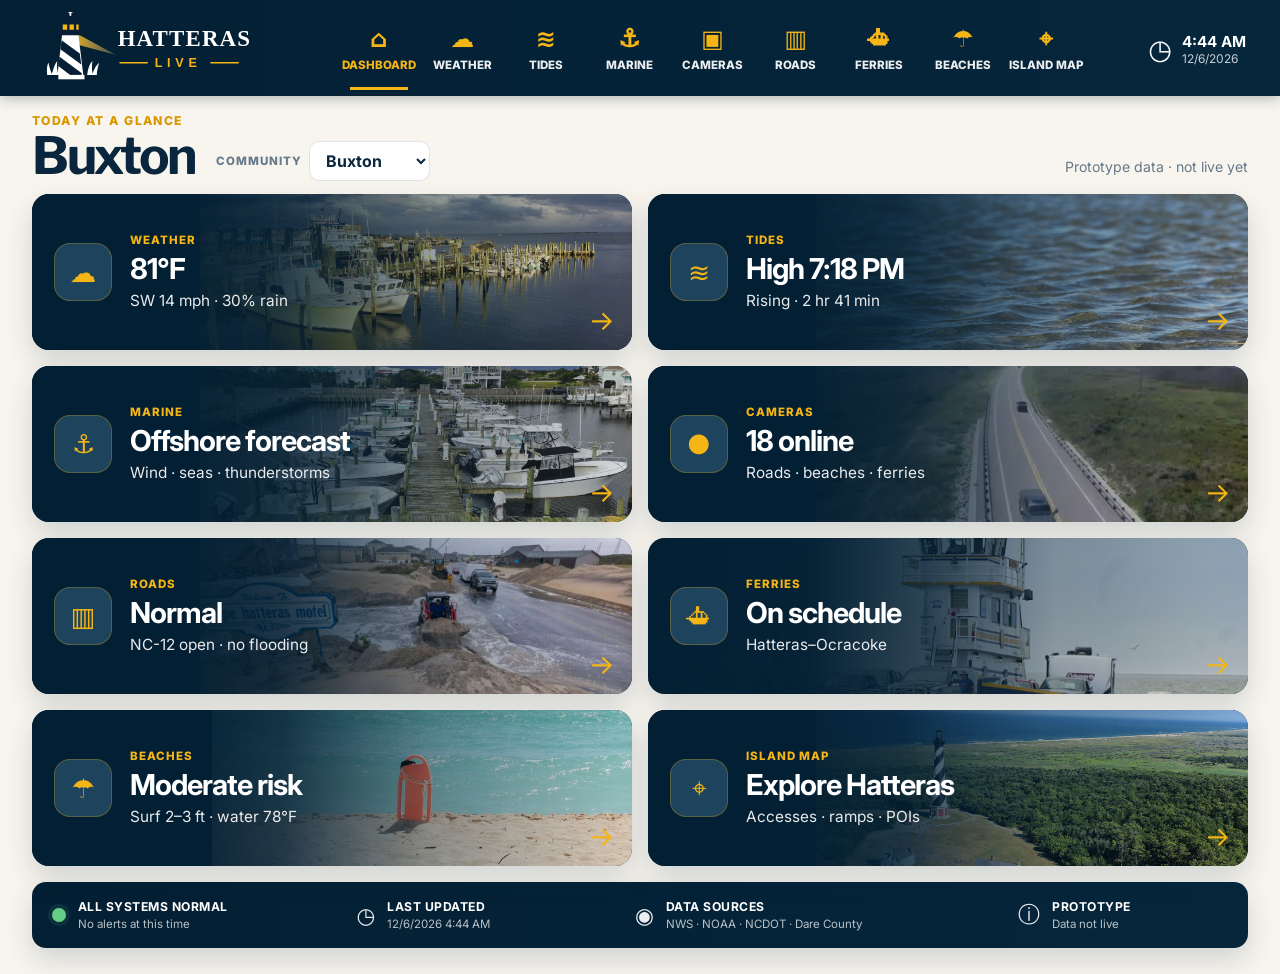
==== commit 3c5eacec: "Load marine icon color overrides" ====
--- a/website/index.html
+++ b/website/index.html
@@ -9,6 +9,7 @@
   <link rel="preconnect" href="https://fonts.gstatic.com" crossorigin>
   <link href="https://fonts.googleapis.com/css2?family=Inter:wght@400;500;600;700;800&family=Libre+Franklin:wght@700;800&display=swap" rel="stylesheet">
   <link rel="stylesheet" href="styles.css" />
+  <link rel="stylesheet" href="dashboard-tweaks.css" />
 </head>
 <body>
   <header class="site-header">
--- a/website/dashboard-tweaks.css
+++ b/website/dashboard-tweaks.css
@@ -0,0 +1,15 @@
+.marine-glyph {
+  color: var(--gold) !important;
+  font-family: "Segoe UI Symbol", "Arial Unicode MS", sans-serif !important;
+  font-variant-emoji: text;
+  text-shadow: none !important;
+}
+
+.primary-nav .marine-glyph {
+  font-size: 1.58rem;
+  line-height: 1;
+}
+
+.module.marine .module-icon {
+  color: var(--gold) !important;
+}
